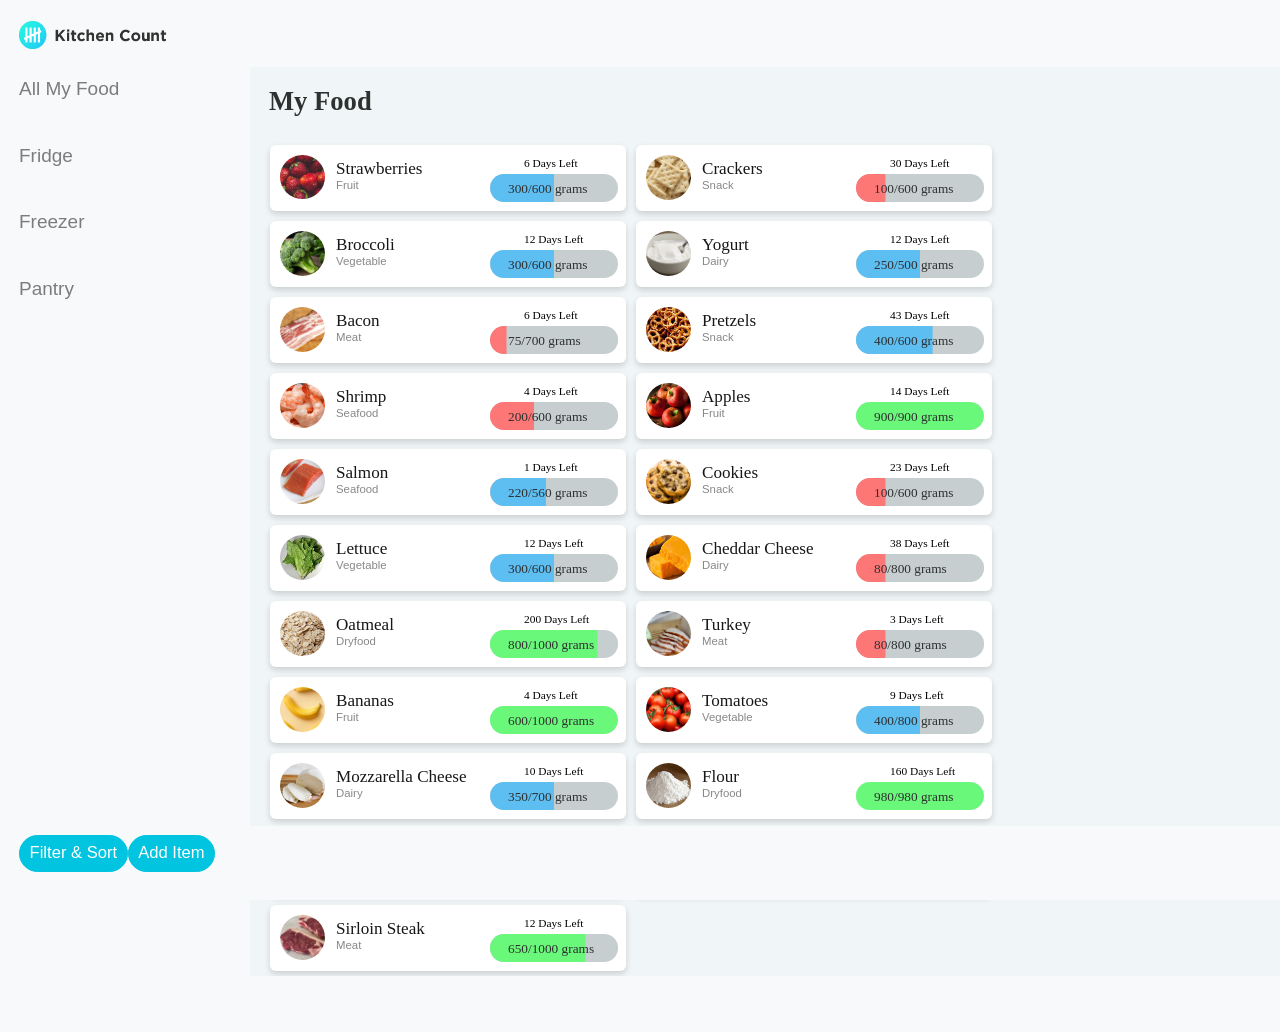
==== index.html @ c616e2ce "Initial commit" ====
<!DOCTYPE html>
<html lang="en">

<head>
  <meta charset="utf-8">
  <meta http-equiv="X-UA-Compatible" content="IE=edge">
  <meta name="viewport" content="width=device-width, initial-scale=1, shrink-to-fit=no">
  <meta name="description" content="">
  <meta name="author" content="">
  <title>Kitchen Count</title>
  <!-- Bootstrap core CSS-->
  <link href="vendor/bootstrap/css/bootstrap.min.css" rel="stylesheet">
  <!-- Custom fonts for this template-->
  <link href="vendor/font-awesome/css/font-awesome.min.css" rel="stylesheet" type="text/css">
  <!-- Custom styles for this template-->
  <link href="css/sb-admin.css" rel="stylesheet"> 
    
  <!-- Isotope CSS -->
  <link rel="stylesheet" href="css/isotope-docs.css" media="screen">
    
</head>

<body class="fixed-nav sticky-footer bg-light" id="page-top">
  <!-- Navigation-->
  <nav class="navbar navbar-expand-lg navbar-light bg-light fixed-top" id="mainNav">
    <a class="navbar-brand" href="index.html"><img src= img/logo-1.png width="150px;"> </a>
    <button class="navbar-toggler navbar-toggler-right" type="button" data-toggle="collapse" data-target="#navbarResponsive" aria-controls="navbarResponsive" aria-expanded="false" aria-label="Toggle navigation">
      <span class="navbar-toggler-icon"></span>
    </button>
      
    <!-- Start of top nav -->
      
    <div class="collapse navbar-collapse" id="navbarResponsive">
      <ul class="navbar-nav navbar-sidenav" id="exampleAccordion">
        <li class="nav-item" data-toggle="tooltip" data-placement="right" title="Dashboard">
          <a class="nav-link" href="index.html">
           
            <span class="nav-link-text">All My Food</span>
          </a>
        </li>
        <li class="nav-item" data-toggle="tooltip" data-placement="right" title="Charts">
          <a class="nav-link" href="fridge.html">
            
            <span class="nav-link-text">Fridge</span>
          </a>
        </li>
        <li class="nav-item" data-toggle="tooltip" data-placement="right" title="Tables">
          <a class="nav-link" href="freezer.html">
          
            <span class="nav-link-text">Freezer</span>
          </a>
        </li>
        
           <li class="nav-item" data-toggle="tooltip" data-placement="right" title="Tables">
          <a class="nav-link" href="pantry.html">
          
            <span class="nav-link-text">Pantry</span>
          </a>
        </li>
          
          
          
          
        <!--<li class="nav-item" data-toggle="tooltip" data-placement="right" title="Components">
          <a class="nav-link nav-link-collapse collapsed" data-toggle="collapse" href="#collapseComponents" data-parent="#exampleAccordion">
            <i class="fa fa-fw fa-wrench"></i> 
            <span class="nav-link-text">Pantry</span> -->
        <!--  </a>
          <ul class="sidenav-second-level collapse" id="collapseComponents">
            <li>
              <a href="navbar.html">Navbar</a>
            </li>
            <li>
              <a href="cards.html">Cards</a>
            </li>
          </ul>
        </li>
        <li class="nav-item" data-toggle="tooltip" data-placement="right" title="Example Pages">
          <a class="nav-link nav-link-collapse collapsed" data-toggle="collapse" href="#collapseExamplePages" data-parent="#exampleAccordion">
            <i class="fa fa-fw fa-file"></i>
            <span class="nav-link-text">Example Pages</span>
          </a>
          <ul class="sidenav-second-level collapse" id="collapseExamplePages">
            <li>
              <a href="login.html">Login Page</a>
            </li>
            <li>
              <a href="register.html">Registration Page</a>
            </li>
            <li>
              <a href="forgot-password.html">Forgot Password Page</a>
            </li>
            <li>
              <a href="blank.html">Blank Page</a>
            </li>
          </ul>
        </li>
        <li class="nav-item" data-toggle="tooltip" data-placement="right" title="Menu Levels">
          <a class="nav-link nav-link-collapse collapsed" data-toggle="collapse" href="#collapseMulti" data-parent="#exampleAccordion">
            <i class="fa fa-fw fa-sitemap"></i>
            <span class="nav-link-text">Menu Levels</span>
          </a>
          <ul class="sidenav-second-level collapse" id="collapseMulti">
            <li>
              <a href="#">Second Level Item</a>
            </li>
            <li>
              <a href="#">Second Level Item</a>
            </li>
            <li>
              <a href="#">Second Level Item</a>
            </li>
            <li>
              <a class="nav-link-collapse collapsed" data-toggle="collapse" href="#collapseMulti2">Third Level</a>
              <ul class="sidenav-third-level collapse" id="collapseMulti2">
                <li>
                  <a href="#">Third Level Item</a>
                </li>
                <li>
                  <a href="#">Third Level Item</a>
                </li>
                <li>
                  <a href="#">Third Level Item</a>
                </li>
              </ul>
            </li>
          </ul>
        </li>
        <li class="nav-item" data-toggle="tooltip" data-placement="right" title="Link">
          <a class="nav-link" href="#">
            <i class="fa fa-fw fa-link"></i>
            <span class="nav-link-text">Link</span>
          </a>
        </li> -->
     
          
        
    <!-- start of TOP NAV -->    
        
     <!-- <ul class="navbar-nav ml-auto">
        <li class="nav-item dropdown">
          <a class="nav-link dropdown-toggle mr-lg-2" id="messagesDropdown" href="#" data-toggle="dropdown" aria-haspopup="true" aria-expanded="false">
            <i class="fa fa-fw fa-envelope"></i>
            <span class="d-lg-none">Messages
              <span class="badge badge-pill badge-primary">12 New</span>
            </span>
            <span class="indicator text-primary d-none d-lg-block">
              <i class="fa fa-fw fa-circle"></i>
            </span>
          </a>
          <div class="dropdown-menu" aria-labelledby="messagesDropdown">
            <h6 class="dropdown-header">New Messages:</h6>
            <div class="dropdown-divider"></div>
            <a class="dropdown-item" href="#">
              <strong>David Miller</strong>
              <span class="small float-right text-muted">11:21 AM</span>
              <div class="dropdown-message small">Hey there! This new version of SB Admin is pretty awesome! These messages clip off when they reach the end of the box so they don't overflow over to the sides!</div>
            </a>
            <div class="dropdown-divider"></div>
            <a class="dropdown-item" href="#">
              <strong>Jane Smith</strong>
              <span class="small float-right text-muted">11:21 AM</span>
              <div class="dropdown-message small">I was wondering if you could meet for an appointment at 3:00 instead of 4:00. Thanks!</div>
            </a>
            <div class="dropdown-divider"></div>
            <a class="dropdown-item" href="#">
              <strong>John Doe</strong>
              <span class="small float-right text-muted">11:21 AM</span>
              <div class="dropdown-message small">I've sent the final files over to you for review. When you're able to sign off of them let me know and we can discuss distribution.</div>
            </a>
            <div class="dropdown-divider"></div>
            <a class="dropdown-item small" href="#">View all messages</a>
          </div>
        </li>
        <li class="nav-item dropdown">
          <a class="nav-link dropdown-toggle mr-lg-2" id="alertsDropdown" href="#" data-toggle="dropdown" aria-haspopup="true" aria-expanded="false">
            <i class="fa fa-fw fa-bell"></i>
            <span class="d-lg-none">Alerts
              <span class="badge badge-pill badge-warning">6 New</span>
            </span>
            <span class="indicator text-warning d-none d-lg-block">
              <i class="fa fa-fw fa-circle"></i>
            </span>
          </a>
          <div class="dropdown-menu" aria-labelledby="alertsDropdown">
            <h6 class="dropdown-header">New Alerts:</h6>
            <div class="dropdown-divider"></div>
            <a class="dropdown-item" href="#">
              <span class="text-success">
                <strong>
                  <i class="fa fa-long-arrow-up fa-fw"></i>Status Update</strong>
              </span>
              <span class="small float-right text-muted">11:21 AM</span>
              <div class="dropdown-message small">This is an automated server response message. All systems are online.</div>
            </a>
            <div class="dropdown-divider"></div>
            <a class="dropdown-item" href="#">
              <span class="text-danger">
                <strong>
                  <i class="fa fa-long-arrow-down fa-fw"></i>Status Update</strong>
              </span>
              <span class="small float-right text-muted">11:21 AM</span>
              <div class="dropdown-message small">This is an automated server response message. All systems are online.</div>
            </a>
            <div class="dropdown-divider"></div>
            <a class="dropdown-item" href="#">
              <span class="text-success">
                <strong>
                  <i class="fa fa-long-arrow-up fa-fw"></i>Status Update</strong>
              </span>
              <span class="small float-right text-muted">11:21 AM</span>
              <div class="dropdown-message small">This is an automated server response message. All systems are online.</div>
            </a>
            <div class="dropdown-divider"></div>
            <a class="dropdown-item small" href="#">View all alerts</a>
          </div>
        </li>
        <li class="nav-item">
          <form class="form-inline my-2 my-lg-0 mr-lg-2">
            <div class="input-group">
              <input class="form-control" type="text" placeholder="Search for...">
              <span class="input-group-append">
                <button class="btn btn-primary" type="button">
                  <i class="fa fa-search"></i>
                </button>
              </span>
            </div>
          </form>
        </li>
        <li class="nav-item">
          <a class="nav-link" data-toggle="modal" data-target="#exampleModal">
            <i class="fa fa-fw fa-sign-out"></i>Logout</a>
        </li>
      </ul>
        <!-- End of top Nav -->
        
    </div>
    </nav>
      <!-- end of NAV -->
      
  </nav>
  <div class="content-wrapper">
    <div class="container-fluid">
      <!-- Breadcrumbs-->
     <!-- <ol class="breadcrumb">
        <li class="breadcrumb-item">
          <a href="index.html">Dashboard</a>
        </li>
        <li class="breadcrumb-item active">Blank Page</li>
      </ol> -->
      <div class="row">
          
        <div class="col-12">
          <h3>My Food</h3>
  
            
            
<!-- original placement and title for ADD ITEM BTN -->
<!-- <p><button type="button" class="btn btn-primary" data-toggle="modal" data-target="#exampleModalCenter">
 Add Food Item </button></p> -->
        
            
<!-- start of the modal code for adding items -->            
<!-- Modal -->
<div class="modal fade" id="exampleModalCenter" tabindex="-1" role="dialog" aria-labelledby="exampleModalCenterTitle" aria-hidden="true">
  <div class="modal-dialog modal-dialog-centered" role="document">
    <div class="modal-content">
      <div class="modal-header">
        <h3 class="modal-title" id="exampleModalLongTitle">Add Food</h3> -
      
        <button type="button" class="close" data-dismiss="modal" aria-label="Close">
          <span aria-hidden="true">&times;</span>
        </button>
      </div>
      <div class="modal-body">
        
          
          
          <div class="card-body">
        <form>
          <div class="form-group">
            <div class="form-row">
              <div class="col-md-6">
                <label for="exampleInputEmail1">Item Name</label>
                <input class="form-control" id="exampleInputName" type="text" aria-describedby="nameHelp" placeholder="Enter item name">
              </div>
              <div class="col-md-6">
                <label for="exampleInputLastName">Quantity</label>
                <input class="form-control" id="exampleInputLastName" type="text" aria-describedby="nameHelp" placeholder="Enter last name">
              </div>
            </div>
          </div>
            
            
            
          <div class="form-group">
            <label for="exampleInputEmail1">Expiration</label>
            <input class="form-control" id="exampleInputEmail1" type="email" aria-describedby="emailHelp" placeholder="Enter email">
          </div>
            
            <div class="form-group">
                
                
                
                <div class="dropdown">
  <label for="exampleInputEmail1">Category</label>
                    
  <input class="form-control dropdown-toggle" type="email" id="dropdownMenuButton" data-toggle="dropdown" aria-haspopup="true" aria-expanded="false" placeholder="Fruit">
  
  <div class="dropdown-menu" aria-labelledby="dropdownMenuButton">
    <a class="dropdown-item" href="#">Fruit</a>
    <a class="dropdown-item" href="#">Vegetable</a>
    <a class="dropdown-item" href="#">Meat</a>
    <a class="dropdown-item" href="#">Dairy</a>
    <a class="dropdown-item" href="#">Snack</a>
    <a class="dropdown-item" href="#">Dry Food</a> 
    <a class="dropdown-item" href="#">Seafood</a>  
  </div>
</div>
                
                
                
                
                
                
        <!--    <label for="exampleInputEmail1">Category</label>
            <input class="form-control" id="exampleInputEmail1" type="email" aria-describedby="emailHelp" placeholder="Enter email"> -->
          </div>
         
        </form>
        
      </div>
          
          
          
      </div>
      <div class="modal-footer">
        <button type="button" class="btn btn-secondary btn-sm" data-dismiss="modal">Cancel</button>
        <!--<button class="insert-button btn-primary">Add</button> -->
          
          
      <button type="button" class="btn btn-primary btn-sm" data-dismiss="modal">Add Item</button>
      </div>
    </div>
  </div>
</div>
          
<!-- End of the modal for adding items -->            

<!-- Modal for edit -->            
<div class="modal fade" id="editmodal" tabindex="-1" role="dialog" aria-labelledby="exampleModalCenterTitle" aria-hidden="true">
  <div class="modal-dialog modal-dialog-centered" role="document">
    <div class="modal-content">
      <div class="modal-header">
        <h3> Strawberries</h3>
        <button type="button" class="close" data-dismiss="modal" aria-label="Close">
          <span aria-hidden="true">&times;</span>
        </button>
      </div>
      <div class="modal-body">
        ...
      </div>
      <div class="modal-footer">
        <button type="button" class="btn btn-secondary" data-dismiss="modal">Cancel</button>
        <button type="button" class="btn btn-primary">Save</button>
      </div>
    </div>
  </div>
</div>            
      
            
            
            

         <!-- <p>This is a visual list of all the items you have in your fridge.</p> -->
            
            
            
            <!-- ISOTOPE integration -->
      
       <div class="big-demo" data-js="hero-demo">

              <!--
  <div class="ui-group">
    <h3 class="ui-group__title">Filter</h3>
    <div class="filters button-group js-radio-button-group">
      <button class="button is-checked" data-filter="*">show all</button>
      <button class="button" data-filter=".metal">Meat</button>
      <button class="button" data-filter=".transition">Dairy</button>
      <button class="button" data-filter="ium">Fruit</button>
    </div>
  </div>
  <div class="ui-group">
    <h3 class="ui-group__title">Sort</h3>
    <div class="sort-by button-group js-radio-button-group">
      <button class="button is-checked" data-sort-by="original-order">original order</button>
      <button class="button" data-sort-by="name">Name</button>
      <button class="button" data-sort-by="symbol">Quantity</button>
      <button class="button" data-sort-by="Expiration">Expiration</button>
    </div>
  </div> -->


<!--<pre class="code-display"><code>$grid.isotope({
  itemSelector: <span class="string">&apos;.element-item&apos;</span>,
  layoutMode: <span class="string">&apos;fitRows&apos;</span>,
  ...
})</code></pre> -->
           
          

  <div class="grid">
      
      <div class="element-item fruit " data-category="fruit" data-toggle="modal" data-target="#editmodal">
        <h5 class="name">Strawberries</h5>      
          <p class="symbol"><img src= img/strawberries.jpg width="45px;" style="border-radius:50px;"></p>  
        <p class="type">Fruit</p>      
        <p class="bar"><img src= img/50.png ></p>   
        <p class="weight">300/600 grams</p>  
        <p class="number">6 Days Left</p>   
      </div>
      
 <div class="element-item snack " data-category="snack">
        <h5 class="name">Crackers</h5>
        <p class="symbol"><img src= img/crackers.jpg width="45px;" style="border-radius:50px;"></p>  
       <!-- <p class="symbol"><img src= img/apples.jpg width="45px;"></p> -->
        <p class="type">Snack</p>
        <p class="bar"><img src= img/16.png ></p>   
        <p class="weight">100/600 grams</p>  
        <p class="number">30 Days Left</p>  
      </div>
       
    
       <div class="element-item vegetable " data-category="post-transition">
        <h5 class="name">Broccoli</h5>
        <p class="symbol"><img src= img/broc.jpg width="45px;" style="border-radius:50px;"></p>  
        <!--<p class="symbol"><img src= img/lettuce.jpg width="45px;"></p> -->
         <p class="type">Vegetable</p>
        <p class="bar"><img src= img/50.png ></p>   
        <p class="weight">300/600 grams</p>  
        <p class="number">12 Days Left</p>  
      </div>
      
      <div class="element-item dairy " data-category="dairy">
        <h5 class="name">Yogurt</h5>
         <p class="symbol"><img src= img/yogurt.jpg width="45px;" style="border-radius:50px;"></p>  
        <!--<p class="symbol"><img src= img/lettuce.jpg width="45px;"></p> -->
         <p class="type">Dairy</p>
        <p class="bar"><img src= img/50.png ></p>   
        <p class="weight">250/500 grams</p>  
        <p class="number">12 Days Left</p>  
      </div>
      
      
      <div class="element-item meat " data-category="meat" data-toggle="modal" data-target="#editmodal">
        <h5 class="name">Bacon</h5>      
          <p class="symbol"><img src= img/bacon.jpg width="45px;" style="border-radius:50px;"></p>  
        <p class="type">Meat</p>      
        <p class="bar"><img src= img/10.png ></p>   
        <p class="weight">75/700 grams</p>  
        <p class="number">6 Days Left</p>   
      </div>
      
      
      <div class="element-item snack " data-category="snack">
        <h5 class="name">Pretzels</h5>
        <p class="symbol"><img src= img/pretzels.jpg width="45px;" style="border-radius:50px;"></p>  
       <!-- <p class="symbol"><img src= img/apples.jpg width="45px;"></p> -->
        <p class="type">Snack</p>
        <p class="bar"><img src= img/60.png ></p>   
        <p class="weight">400/600 grams</p>  
        <p class="number">43 Days Left</p>  
      </div>
      
      
      <div class="element-item seafood " data-category="seafood">
        <h5 class="name">Shrimp</h5>
      <!-- <p class="symbol"><img src= img/milk.jpg width="45px;"></p> -->   
      <!-- <img class="img-circle" src="img/milk.jpg" width="45px" height="45px";> -->
          <p class="symbol"><img src= img/shrimp.jpg width="45px;" style="border-radius:50px;"></p>
          <p class="type">Seafood</p>
        <p class="bar"><img src= img/32.png ></p>   
        <p class="weight">200/600 grams</p>  
        <p class="number">4 Days Left</p>   
      </div>
      
      
      <div class="element-item fruit " data-category="fruit">
        <h5 class="name">Apples</h5>
        <p class="symbol"><img src= img/apples.jpg width="45px;" style="border-radius:50px;"></p>  
       <!-- <p class="symbol"><img src= img/apples.jpg width="45px;"></p> -->
        <p class="type">Fruit</p>
        <p class="bar"><img src= img/100.png ></p>   
        <p class="weight">900/900 grams</p>  
        <p class="number">14 Days Left</p>  
      </div>
      
      
      
      <div class="element-item seafood " data-category="seafood">
        <h5 class="name">Salmon</h5>
        <p class="symbol"><img src= img/salmon.jpg width="45px;" style="border-radius:50px;"></p>  
      <!--  <p class="symbol"><img src= img/salmon.jpg width="45px;"></p> -->
        <p class="type">Seafood</p>
        <p class="bar"><img src= img/40.png ></p>   
        <p class="weight">220/560 grams</p>  
        <p class="number">1 Days Left</p>  
      </div>
      
       <div class="element-item snack " data-category="snack">
        <h5 class="name">Cookies</h5>
        <p class="symbol"><img src= img/cookies.jpg width="45px;" style="border-radius:50px;"></p>  
       <!-- <p class="symbol"><img src= img/apples.jpg width="45px;"></p> -->
        <p class="type">Snack</p>
        <p class="bar"><img src= img/16.png ></p>   
        <p class="weight">100/600 grams</p>  
        <p class="number">23 Days Left</p>  
      </div>
      
      
      <div class="element-item vegetable " data-category="post-transition">
        <h5 class="name">Lettuce</h5>
        <p class="symbol"><img src= img/lettuce.jpg width="45px;" style="border-radius:50px;"></p>  
        <!--<p class="symbol"><img src= img/lettuce.jpg width="45px;"></p> -->
         <p class="type">Vegetable</p>
        <p class="bar"><img src= img/50.png ></p>   
        <p class="weight">300/600 grams</p>  
        <p class="number">12 Days Left</p>  
      </div>
      
      <div class="element-item dairy " data-category="transition">
        <h5 class="name">Cheddar Cheese</h5>
        <p class="symbol"><img src= img/cheddar.jpg width="45px;" style="border-radius:50px;"></p>  
        <!--<p class="symbol"><img src= img/lettuce.jpg width="45px;"></p> -->
         <p class="type">Dairy</p>
        <p class="bar"><img src= img/16.png ></p>   
        <p class="weight">80/800 grams</p>  
        <p class="number">38 Days Left</p>  
      </div>
      
      
      <div class="element-item dryfood " data-category="dryfood">
        <h5 class="name">Oatmeal</h5>
       <p class="symbol"><img src= img/oat.jpg width="45px;" style="border-radius:50px;"></p>  
        <!--<p class="symbol"><img src= img/lettuce.jpg width="45px;"></p> -->
         <p class="type">Dryfood</p>
        <p class="bar"><img src= img/80.png ></p>   
        <p class="weight">800/1000 grams</p>  
        <p class="number">200 Days Left</p>  
      </div>
      
      
      <div class="element-item meat " data-category="meat">
        <h5 class="name">Turkey</h5>
         <p class="symbol"><img src= img/turkey.jpg width="45px;" style="border-radius:50px;"></p>  
        <!--<p class="symbol"><img src= img/lettuce.jpg width="45px;"></p> -->
         <p class="type">Meat</p>
        <p class="bar"><img src= img/16.png ></p>   
        <p class="weight">80/800 grams</p>  
        <p class="number">3 Days Left</p>  
      </div>
      
      
      <div class="element-item fruit " data-category="fruit">
        <h5 class="name">Bananas</h5>
        <p class="symbol"><img src= img/banana.jpg width="45px;" style="border-radius:50px;"></p>  
       <!-- <p class="symbol"><img src= img/apples.jpg width="45px;"></p> -->
        <p class="type">Fruit</p>
        <p class="bar"><img src= img/100.png ></p>   
        <p class="weight">600/1000 grams</p>  
        <p class="number">4 Days Left</p>  
      </div>
      
      <div class="element-item vegetable " data-category="alkali">
        <h5 class="name">Tomatoes</h5>
         <p class="symbol"><img src= img/tomatoes.jpg width="45px;" style="border-radius:50px;"></p>  
        <!--<p class="symbol"><img src= img/lettuce.jpg width="45px;"></p> -->
         <p class="type">Vegetable</p>
        <p class="bar"><img src= img/50.png ></p>   
        <p class="weight">400/800 grams</p>  
        <p class="number">9 Days Left</p>  
      </div>
      
      <div class="element-item dairy " data-category="dairy">
        <h5 class="name">Mozzarella Cheese</h5>
         <p class="symbol"><img src= img/mozz.jpg width="45px;" style="border-radius:50px;"></p>  
        <!--<p class="symbol"><img src= img/lettuce.jpg width="45px;"></p> -->
         <p class="type">Dairy</p>
        <p class="bar"><img src= img/50.png ></p>   
        <p class="weight">350/700 grams</p>  
        <p class="number">10 Days Left</p>  
      </div>
      
      <div class="element-item dryfood " data-category="transition">
        <h5 class="name">Flour</h5>
         <p class="symbol"><img src= img/flour.jpg width="45px;" style="border-radius:50px;"></p>  
        <!--<p class="symbol"><img src= img/lettuce.jpg width="45px;"></p> -->
         <p class="type">Dryfood</p>
        <p class="bar"><img src= img/100.png ></p>   
        <p class="weight">980/980 grams</p>  
        <p class="number">160 Days Left</p>  
      </div>
      
      <div class="element-item dryfood " data-category="dryfood">
        <h5 class="name">Peanuts</h5>
       <p class="symbol"><img src= img/peanuts.jpg width="45px;" style="border-radius:50px;"></p>  
        <!--<p class="symbol"><img src= img/lettuce.jpg width="45px;"></p> -->
         <p class="type">Dryfood</p>
        <p class="bar"><img src= img/80.png ></p>   
        <p class="weight">800/1000 grams</p>  
        <p class="number">180 Days Left</p>  
      </div>
      
      <div class="element-item dairy " data-category="transition">
        <h5 class="name">Butter</h5>
        <p class="symbol"><img src= img/butter.jpg width="45px;" style="border-radius:50px;"></p>  
        <!--<p class="symbol"><img src= img/lettuce.jpg width="45px;"></p> -->
         <p class="type">Dairy</p>
        <p class="bar"><img src= img/80.png ></p>   
        <p class="weight">700/800 grams</p>  
        <p class="number">48 Days Left</p>  
      </div>
      
      
       <div class="element-item meat " data-category="meat">
        <h5 class="name">Sirloin Steak</h5>
       <p class="symbol"><img src= img/steak.jpg width="45px;" style="border-radius:50px;"></p>  
        <!--<p class="symbol"><img src= img/lettuce.jpg width="45px;"></p> -->
         <p class="type">Meat</p>
        <p class="bar"><img src= img/75.png ></p>   
        <p class="weight">650/1000 grams</p>  
        <p class="number">12 Days Left</p>  
      </div>
      
      <!-- NOT USED RIGHT NOW -->
      
    <!--



<div class="element-item alkaline-earth metal " data-category="alkaline-earth">
        <h5 class="name">Calcium</h5>
        <p class="symbol"><img src= img/ width="45px;"></p>
        <p class="number">20</p>
        <p class="weight">40.078</p>
      </div>





<div class="element-item metalloid " data-category="metalloid">
        <h5 class="name">Antimony</h5>
        <p class="symbol">Sb</p>
        <p class="number">51</p>
        <p class="weight">121.76</p>
      </div>
      <div class="element-item transition metal " data-category="transition">
        <h5 class="name">Cobalt</h5>
        <p class="symbol">Co</p>
        <p class="number">27</p>
        <p class="weight">58.933</p>
      </div>
      <div class="element-item lanthanoid metal inner-transition " data-category="lanthanoid">
        <h5 class="name">Ytterbium</h5>
        <p class="symbol">Yb</p>
        <p class="number">70</p>
        <p class="weight">173.054</p>
      </div>
      <div class="element-item noble-gas nonmetal " data-category="noble-gas">
        <h5 class="name">Argon</h5>
        <p class="symbol">Ar</p>
        <p class="number">18</p>
        <p class="weight">39.948</p>
      </div>
      <div class="element-item diatomic nonmetal " data-category="diatomic">
        <h5 class="name">Nitrogen</h5>
        <p class="symbol">N</p>
        <p class="number">7</p>
        <p class="weight">14.007</p>
      </div>
      <div class="element-item actinoid metal inner-transition " data-category="actinoid">
        <h5 class="name">Uranium</h5>
        <p class="symbol">U</p>
        <p class="number">92</p>
        <p class="weight">238.029</p>
      </div>
      <div class="element-item actinoid metal inner-transition " data-category="actinoid">
        <h5 class="name">Plutonium</h5>
        <p class="symbol">Pu</p>
        <p class="number">94</p>
        <p class="weight">(244)</p>
      </div> -->
  </div>

  
              
              
            <!--  <nav class="navbar navbar-expand-lg navbar-light bg-light fixed-top" id="mainNav"> -->
              
              
              
<!-- original nav -->              
<!--<nav class="navbar navbar-default fixed-bottom"> -->
    <nav class="navbar navbar-expand-lg bg-light fixed-bottom">              
     <!-- <div class="container"> -->
        
            <p>
                <a class="btn btn-primary btn-sm" 
                   data-toggle="collapse" 
                   href="#collapseExample" 
                   role="button" 
                   aria-expanded="false" 
                   aria-controls="collapseExample">Filter &amp; Sort
                </a>
            </p>
        
                
                <p><button type="button" class="btn btn-primary btn-sm" data-toggle="modal" data-target="#exampleModalCenter"> Add Item </button></p>
                
                

<div class="collapse" id="collapseExample">
    <!-- card for nav -->
    <!-- <div class="card card-body"> -->
  
      
      
  <!--filter original -->    
 <!--      <div class="ui-group">
    <h3 class="ui-group__title">Filter</h3>
    <div class="filters button-group js-radio-button-group">
      <button class="button is-checked" data-filter="*">show all</button>
      <button class="button" data-filter=".metal">Meat</button>
      <button class="button" data-filter=".dairy">Dairy</button>
      <button class="button" data-filter=".fruit">Fruit</button>
    </div>
  </div>  -->    
    
    <!--        <div class="ui-group">
    <h5>Filter</h5>
    <div class="filters button-group js-radio-button-group btn-sm">
      <button class="button is-checked" data-filter="*">All</button>
      <button class="button" data-filter=".metal">Meat</button>
      <button class="button" data-filter=".dairy">Dairy</button>
      <button class="button" data-filter=".fruit">Fruit</button>
    </div>
  </div> -->
      
      <div class="ui-group"> 
           
    <!--    <div class="ui-group"> -->
     <!--  <h5>Filter</h5> --> 
    <div class="filters button-groups js-radio-button-group btn-sm">
      <h5>Filter</h5>    
      
          
      <button class="button is-checked" data-filter="*">All</button>
      <button class="button" data-filter=".meat">Meat</button>
      <button class="button" data-filter=".dairy">Dairy</button>
      <button class="button" data-filter=".seafood">Seafood</button>    
      <button class="button" data-filter=".fruit">Fruit</button>
      <button class="button" data-filter=".snack">Snack</button>     
      <button class="button" data-filter=".vegetable">Vegetable</button>    
      <button class="button" data-filter=".dryfood">Dry food</button>
           
    </div>
          
  </div>
    
  <div class="ui-group">
    <!--<h6 class="ui-group__title">Sort</h6> -->
   <!-- <h5>Sort</h5>  -->
    <div class="sort-by button-groups js-radio-button-group btn-sm">
      <h5>Sort</h5>  
      <button class="button is-checked" data-sort-by="original-order">Original</button>
      <button class="button" data-sort-by="name">Name</button>
     
      <button class="button" data-sort-by="number">Expiration</button>
      <button class="button" data-sort-by="weight">Weight</button>    
    </div>
  </div>
      
      
      
      
  <!--</div> -->
</div>
                  
    <!--    </div> -->
        
        
</nav>
         
              
              
              
              
              
              
              
 </div> 
            
            
            
            
            
    <!-- end of ISOTOPE code -->        
            
        </div>
      </div>
    </div>
    <!-- /.container-fluid-->
    <!-- /.content-wrapper-->
      
    <!-- original footer -->  
      
   <!-- <footer class="sticky-footer">
      <div class="container">
        <div class="text-center">
          <small>Copyright © Your Website 2018</small>
        </div>
      </div>
    </footer> -->
    <!-- Scroll to Top Button-->
   
      <!-- <a class="scroll-to-top rounded" href="#page-top">
      <i class="fa fa-angle-up"></i>
    </a> -->
      
      
      <!-- lower nav bar -->
      
      
      
      
      

      
      
      
      
      
      
      
      
      
     
      
      
     <!-- <div class="collapse navbar-collapse" id="navbarResponsive"> -->
      <!-- class="fixed-nav sticky-footer bg-dark" id="page-top">-->
        
      
<!--       <nav class="navbar navbar-default fixed-bottom">
      
  <a class="navbar-brand" href="#">Fixed bottom</a>
           
           
           
             
              <div class="container">
        
            
            <p>
  <a class="btn btn-primary" data-toggle="collapse" href="#collapseExample" role="button" aria-expanded="false" aria-controls="collapseExample">
    Filter &amp; Sort
  </a>
  
</p>
<div class="collapse" id="collapseExample">
  <div class="card card-body">
  
        <div class="ui-group">
    <h3 class="ui-group__title">Filter</h3>
    <div class="filters button-group js-radio-button-group">
      <button class="button is-checked" data-filter="*">show all</button>
      <button class="button" data-filter=".metal">Meat</button>
      <button class="button" data-filter=".transition">Dairy</button>
      <button class="button" data-filter="ium">Fruit</button>
    </div>
  </div>
  <div class="ui-group">
    <h3 class="ui-group__title">Sort</h3>
    <div class="sort-by button-group js-radio-button-group">
      <button class="button is-checked" data-sort-by="original-order">original order</button>
      <button class="button" data-sort-by="name">Name</button>
      <button class="button" data-sort-by="symbol">Quantity</button>
      <button class="button" data-sort-by="Expiration">Expiration</button>
    </div>
  </div>
      
      
      
      
  </div>
</div>
                  
        </div>
</nav>
         
         
         -->
       
    
     
      
      
      
      
    <!-- Logout Modal-->
    <div class="modal fade" id="exampleModal" tabindex="-1" role="dialog" aria-labelledby="exampleModalLabel" aria-hidden="true">
      <div class="modal-dialog" role="document">
        <div class="modal-content">
          <div class="modal-header">
            <h5 class="modal-title" id="exampleModalLabel">Ready to Leave?</h5>
            <button class="close" type="button" data-dismiss="modal" aria-label="Close">
              <span aria-hidden="true">×</span>
            </button>
          </div>
          <div class="modal-body">Select "Logout" below if you are ready to end your current session.</div>
          <div class="modal-footer">
            <button class="btn btn-secondary" type="button" data-dismiss="modal">Cancel</button>
            <a class="btn btn-primary" href="login.html">Logout</a>
          </div>
        </div>
      </div>
    </div>
    <!-- Bootstrap core JavaScript-->
    <script src="vendor/jquery/jquery.min.js"></script>
    <script src="vendor/bootstrap/js/bootstrap.bundle.min.js"></script>
    <!-- Core plugin JavaScript-->
    <script src="vendor/jquery-easing/jquery.easing.min.js"></script>
    <!-- Custom scripts for all pages-->
    <script src="js/sb-admin.min.js"></script>
  </div>
    
    <!-- isotope JS -->
    
    <script src="https://code.jquery.com/jquery-3.1.1.min.js"></script>
    <script>window.jQuery || document.write('<script src="js/jquery.min.js"><\/script>')</script> 

  <script src="js/isotope-docs.js"></script>
  
  <!--<script src="js/isotope.pkgd.js"></script> -->
    
</body>

</html>
---- css/sb-admin.css ----
html {
  position: relative;
  min-height: 100%;
}

body {
  overflow-x: hidden;
  background: #F0F6F7;    
}



body.sticky-footer {
  margin-bottom: 56px;
}

body.sticky-footer .content-wrapper {
  min-height: calc(100vh - 56px - 56px);
}

body.fixed-nav {
  padding-top: 56px;
}


.btn-primary:hover, .btn-primary:focus, .btn-primary:active, .btn-primary.active, .open>.dropdown-toggle.btn-primary {
    color: #ffffff;
    background-color: #23D6F0;
    border-color: #23D6F0; /*set the color you want here*/
}

.btn-primary {
    border-radius: 25rem;
    background-color: #00C4E0;
    border-color: #00C4E0;
}

.btn-secondary {
    border-radius: 25rem;
    background-color: #646464;
    border-color: #646464;
}




.content-wrapper {
  min-height: calc(100vh - 56px);
  padding-top: 1rem;
}

.scroll-to-top {
  position: fixed;
  right: 15px;
  bottom: 3px;
  display: none;
  width: 50px;
  height: 50px;
  text-align: center;
  color: white;
  background: rgba(52, 58, 64, 0.5);
  line-height: 45px;
}

.scroll-to-top:focus, .scroll-to-top:hover {
  color: white;
}

.scroll-to-top:hover {
  background: #343a40;
}

.scroll-to-top i {
  font-weight: 800;
}

.smaller {
  font-size: 0.7rem;
}

.o-hidden {
  overflow: hidden !important;
}

.z-0 {
  z-index: 0;
}

.z-1 {
  z-index: 1;
}

#mainNav .navbar-collapse {
  overflow: auto;
  max-height: 75vh;
}

#mainNav .navbar-collapse .navbar-nav .nav-item .nav-link {
  cursor: pointer;
}

#mainNav .navbar-collapse .navbar-sidenav .nav-link-collapse:after {
  float: right;
  content: '\f107';
  font-family: 'FontAwesome';
}

#mainNav .navbar-collapse .navbar-sidenav .nav-link-collapse.collapsed:after {
  content: '\f105';
}

#mainNav .navbar-collapse .navbar-sidenav .sidenav-second-level,
#mainNav .navbar-collapse .navbar-sidenav .sidenav-third-level {
  padding-left: 0;
}

#mainNav .navbar-collapse .navbar-sidenav .sidenav-second-level > li > a,
#mainNav .navbar-collapse .navbar-sidenav .sidenav-third-level > li > a {
  display: block;
  padding: 0.5em 0;
}

#mainNav .navbar-collapse .navbar-sidenav .sidenav-second-level > li > a:focus, #mainNav .navbar-collapse .navbar-sidenav .sidenav-second-level > li > a:hover,
#mainNav .navbar-collapse .navbar-sidenav .sidenav-third-level > li > a:focus,
#mainNav .navbar-collapse .navbar-sidenav .sidenav-third-level > li > a:hover {
  text-decoration: none;
}

#mainNav .navbar-collapse .navbar-sidenav .sidenav-second-level > li > a {
  padding-left: 1em;
}

#mainNav .navbar-collapse .navbar-sidenav .sidenav-third-level > li > a {
  padding-left: 2em;
}

#mainNav .navbar-collapse .sidenav-toggler {
  display: none;
}

#mainNav .navbar-collapse .navbar-nav > .nav-item.dropdown > .nav-link {
  position: relative;
  min-width: 45px;
}

#mainNav .navbar-collapse .navbar-nav > .nav-item.dropdown > .nav-link:after {
  float: right;
  width: auto;
  content: '\f105';
  border: none;
  font-family: 'FontAwesome';
}

#mainNav .navbar-collapse .navbar-nav > .nav-item.dropdown > .nav-link .indicator {
  position: absolute;
  top: 5px;
  left: 21px;
  font-size: 10px;
}

#mainNav .navbar-collapse .navbar-nav > .nav-item.dropdown.show > .nav-link:after {
  content: '\f107';
}

#mainNav .navbar-collapse .navbar-nav > .nav-item.dropdown .dropdown-menu > .dropdown-item > .dropdown-message {
  overflow: hidden;
  max-width: none;
  text-overflow: ellipsis;
}

@media (min-width: 992px) {
  #mainNav .navbar-brand {
    width: 250px;
  }
  #mainNav .navbar-collapse {
    overflow: visible;
    max-height: none;
  }
  #mainNav .navbar-collapse .navbar-sidenav {
    position: absolute;
    top: 0;
    left: 0;
    -webkit-flex-direction: column;
    -ms-flex-direction: column;
    flex-direction: column;
    margin-top: 56px;
  }
  #mainNav .navbar-collapse .navbar-sidenav > .nav-item {
    width: 250px;
    padding: 0;
  }
  #mainNav .navbar-collapse .navbar-sidenav > .nav-item > .nav-link {
    padding: 1em;
  }
  #mainNav .navbar-collapse .navbar-sidenav > .nav-item .sidenav-second-level,
  #mainNav .navbar-collapse .navbar-sidenav > .nav-item .sidenav-third-level {
    padding-left: 0;
    list-style: none;
  }
  #mainNav .navbar-collapse .navbar-sidenav > .nav-item .sidenav-second-level > li,
  #mainNav .navbar-collapse .navbar-sidenav > .nav-item .sidenav-third-level > li {
    width: 250px;
  }
  #mainNav .navbar-collapse .navbar-sidenav > .nav-item .sidenav-second-level > li > a,
  #mainNav .navbar-collapse .navbar-sidenav > .nav-item .sidenav-third-level > li > a {
    padding: 1em;
  }
  #mainNav .navbar-collapse .navbar-sidenav > .nav-item .sidenav-second-level > li > a {
    padding-left: 2.75em;
  }
  #mainNav .navbar-collapse .navbar-sidenav > .nav-item .sidenav-third-level > li > a {
    padding-left: 3.75em;
  }
  #mainNav .navbar-collapse .navbar-nav > .nav-item.dropdown > .nav-link {
    min-width: 0;
  }
  #mainNav .navbar-collapse .navbar-nav > .nav-item.dropdown > .nav-link:after {
    width: 24px;
    text-align: center;
  }
  #mainNav .navbar-collapse .navbar-nav > .nav-item.dropdown .dropdown-menu > .dropdown-item > .dropdown-message {
    max-width: 300px;
  }
}

#mainNav.fixed-top .sidenav-toggler {
  display: none;
}

@media (min-width: 992px) {
  #mainNav.fixed-top .navbar-sidenav {
    height: calc(100vh - 112px);
  }
  #mainNav.fixed-top .sidenav-toggler {
    position: absolute;
    top: 0;
    left: 0;
    display: flex;
    -webkit-flex-direction: column;
    -ms-flex-direction: column;
    flex-direction: column;
    margin-top: calc(100vh - 56px);
  }
  #mainNav.fixed-top .sidenav-toggler > .nav-item {
    width: 250px;
    padding: 0;
  }
  #mainNav.fixed-top .sidenav-toggler > .nav-item > .nav-link {
    padding: 1em;
  }
}

#mainNav.fixed-top.navbar-dark .sidenav-toggler {
  background-color: #ffffff;
}

#mainNav.fixed-top.navbar-dark .sidenav-toggler a i {
  color: #adb5bd;
}

#mainNav.fixed-top.navbar-light .sidenav-toggler {
  background-color: #ffffff;
}

#mainNav.fixed-top.navbar-light .sidenav-toggler a i {
  color: rgba(0, 0, 0, 0.5);
}

body.sidenav-toggled #mainNav.fixed-top .sidenav-toggler {
  overflow-x: hidden;
  width: 55px;
}

body.sidenav-toggled #mainNav.fixed-top .sidenav-toggler .nav-item,
body.sidenav-toggled #mainNav.fixed-top .sidenav-toggler .nav-link {
  width: 55px !important;
}

body.sidenav-toggled #mainNav.fixed-top #sidenavToggler i {
  -webkit-transform: scaleX(-1);
  -moz-transform: scaleX(-1);
  -o-transform: scaleX(-1);
  transform: scaleX(-1);
  filter: FlipH;
  -ms-filter: 'FlipH';
}

#mainNav.static-top .sidenav-toggler {
  display: none;
}

@media (min-width: 992px) {
  #mainNav.static-top .sidenav-toggler {
    display: flex;
  }
}

body.sidenav-toggled #mainNav.static-top #sidenavToggler i {
  -webkit-transform: scaleX(-1);
  -moz-transform: scaleX(-1);
  -o-transform: scaleX(-1);
  transform: scaleX(-1);
  filter: FlipH;
  -ms-filter: 'FlipH';
}

.content-wrapper {
  overflow-x: hidden;
  background: #F0F6F7;
}

@media (min-width: 992px) {
  .content-wrapper {
    margin-left: 250px;
  }
}

#sidenavToggler i {
  font-weight: 800;
}

.navbar-sidenav-tooltip.show {
  display: none;
}

@media (min-width: 992px) {
  body.sidenav-toggled .content-wrapper {
    margin-left: 55px;
  }
}

body.sidenav-toggled .navbar-sidenav {
  width: 55px;
}

body.sidenav-toggled .navbar-sidenav .nav-link-text {
  display: none;
}

body.sidenav-toggled .navbar-sidenav .nav-item,
body.sidenav-toggled .navbar-sidenav .nav-link {
  width: 55px !important;
}

body.sidenav-toggled .navbar-sidenav .nav-item:after,
body.sidenav-toggled .navbar-sidenav .nav-link:after {
  display: none;
}

body.sidenav-toggled .navbar-sidenav .nav-item {
  white-space: nowrap;
}

body.sidenav-toggled .navbar-sidenav-tooltip.show {
  display: flex;
}

#mainNav.navbar-dark .navbar-collapse .navbar-sidenav .nav-link-collapse:after {
  color: #868e96;
}

#mainNav.navbar-dark .navbar-collapse .navbar-sidenav > .nav-item > .nav-link {
  color: #868e96;
}

#mainNav.navbar-dark .navbar-collapse .navbar-sidenav > .nav-item > .nav-link:hover {
  color: #adb5bd;
}

#mainNav.navbar-dark .navbar-collapse .navbar-sidenav > .nav-item .sidenav-second-level > li > a,
#mainNav.navbar-dark .navbar-collapse .navbar-sidenav > .nav-item .sidenav-third-level > li > a {
  color: #868e96;
}

#mainNav.navbar-dark .navbar-collapse .navbar-sidenav > .nav-item .sidenav-second-level > li > a:focus, #mainNav.navbar-dark .navbar-collapse .navbar-sidenav > .nav-item .sidenav-second-level > li > a:hover,
#mainNav.navbar-dark .navbar-collapse .navbar-sidenav > .nav-item .sidenav-third-level > li > a:focus,
#mainNav.navbar-dark .navbar-collapse .navbar-sidenav > .nav-item .sidenav-third-level > li > a:hover {
  color: #adb5bd;
}

#mainNav.navbar-dark .navbar-collapse .navbar-nav > .nav-item.dropdown > .nav-link:after {
  color: #adb5bd;
}

@media (min-width: 992px) {
  #mainNav.navbar-dark .navbar-collapse .navbar-sidenav {
    background: #343a40;
  }
  #mainNav.navbar-dark .navbar-collapse .navbar-sidenav li.active a {
    color: white !important;
    background-color: #495057;
  }
  #mainNav.navbar-dark .navbar-collapse .navbar-sidenav li.active a:focus, #mainNav.navbar-dark .navbar-collapse .navbar-sidenav li.active a:hover {
    color: white;
  }
  #mainNav.navbar-dark .navbar-collapse .navbar-sidenav > .nav-item .sidenav-second-level,
  #mainNav.navbar-dark .navbar-collapse .navbar-sidenav > .nav-item .sidenav-third-level {
    background: #343a40;
  }
}

#mainNav.navbar-light .navbar-collapse .navbar-sidenav .nav-link-collapse:after {
  color: rgba(0, 0, 0, 0.5);
}

#mainNav.navbar-light .navbar-collapse .navbar-sidenav > .nav-item > .nav-link {
  color: rgba(0, 0, 0, 0.5);
}

#mainNav.navbar-light .navbar-collapse .navbar-sidenav > .nav-item > .nav-link:hover {
  color: rgba(0, 0, 0, 0.7);
}

#mainNav.navbar-light .navbar-collapse .navbar-sidenav > .nav-item .sidenav-second-level > li > a,
#mainNav.navbar-light .navbar-collapse .navbar-sidenav > .nav-item .sidenav-third-level > li > a {
  color: rgba(0, 0, 0, 0.5);
}

#mainNav.navbar-light .navbar-collapse .navbar-sidenav > .nav-item .sidenav-second-level > li > a:focus, #mainNav.navbar-light .navbar-collapse .navbar-sidenav > .nav-item .sidenav-second-level > li > a:hover,
#mainNav.navbar-light .navbar-collapse .navbar-sidenav > .nav-item .sidenav-third-level > li > a:focus,
#mainNav.navbar-light .navbar-collapse .navbar-sidenav > .nav-item .sidenav-third-level > li > a:hover {
  color: rgba(0, 0, 0, 0.7);
}

#mainNav.navbar-light .navbar-collapse .navbar-nav > .nav-item.dropdown > .nav-link:after {
  color: rgba(0, 0, 0, 0.5);
}

@media (min-width: 992px) {
  #mainNav.navbar-light .navbar-collapse .navbar-sidenav {
    background: #f8f9fa;
  }
  #mainNav.navbar-light .navbar-collapse .navbar-sidenav li.active a {
    color: #000 !important;
    background-color: #e9ecef;
  }
  #mainNav.navbar-light .navbar-collapse .navbar-sidenav li.active a:focus, #mainNav.navbar-light .navbar-collapse .navbar-sidenav li.active a:hover {
    color: #000;
  }
  #mainNav.navbar-light .navbar-collapse .navbar-sidenav > .nav-item .sidenav-second-level,
  #mainNav.navbar-light .navbar-collapse .navbar-sidenav > .nav-item .sidenav-third-level {
    background: #f8f9fa;
  }
}

.card {
    
     font-family: 'gothambook';
    border: 0px;
    
    
      -webkit-box-shadow: 0px 3px 6px 0px rgba(0,0,0,0.16);
-moz-box-shadow: 0px 3px 6px 0px rgba(0,0,0,0.16);
box-shadow: 0px 3px 6px 0px rgba(0,0,0,0.16);
}

.card-header {
    
    font-family: 'gothambold';
    background-color: #ffffff;
}

.card-body-icon {
  position: absolute;
  z-index: 0;
  top: -25px;
  right: -25px;
  font-size: 5rem;
  -webkit-transform: rotate(15deg);
  -ms-transform: rotate(15deg);
  transform: rotate(15deg);
      
}

@media (min-width: 576px) {
  .card-columns {
    column-count: 1;
  }
}

@media (min-width: 768px) {
  .card-columns {
    column-count: 2;
  }
}

@media (min-width: 1200px) {
  .card-columns {
    column-count: 2;
  }
}

.card-login {
  max-width: 25rem;
}

.card-register {
  max-width: 40rem;
}

footer.sticky-footer {
  position: absolute;
  right: 0;
  bottom: 0;
  width: 100%;
  height: 56px;
  background-color: #e9ecef;
  line-height: 55px;
}

@media (min-width: 992px) {
  footer.sticky-footer {
    width: calc(100% - 250px);
  }
}

@media (min-width: 992px) {
  body.sidenav-toggled footer.sticky-footer {
    width: calc(100% - 55px);
  }
    
    
    /* ADDED */
    
    
    
    .img-circle {
    
    border-radius: 50%;    
    position: absolute;
    left: 12px;
    top: -4px;    
}
    
    
    
    
    
    
    
    
    
    
    
}
---- css/isotope-docs.css ----
/*! normalize.css v4.1.1 | MIT License | github.com/necolas/normalize.css */

/**
 * 1. Change the default font family in all browsers (opinionated).
 * 2. Correct the line height in all browsers.
 * 3. Prevent adjustments of font size after orientation changes in IE and iOS.
 */



@font-face {
  font-family: 'MyWebFont';

  src: url('font/gothambook.woff') format('woff'), 
       url('font/gothambold.woff') format('woff'), 
       url('font/gothambook.woff2')  format('woff2'), 
       url('font/gothambold.woff')  format('woff2');
 
}







html {
  font-family: sans-serif; /* 1 */
  line-height: 1.15; /* 2 */
  -ms-text-size-adjust: 100%; /* 3 */
  -webkit-text-size-adjust: 100%; /* 3 */
}

/**
 * Remove the margin in all browsers (opinionated).
 */

body {
  margin: 0;
}

/* HTML5 display definitions
   ========================================================================== */

/**
 * Add the correct display in IE 9-.
 * 1. Add the correct display in Edge, IE, and Firefox.
 * 2. Add the correct display in IE.
 */

article,
aside,
details, /* 1 */
figcaption,
figure,
footer,
header,
main, /* 2 */
menu,
nav,
section,
summary { /* 1 */
  display: block;
}

/**
 * Add the correct display in IE 9-.
 */

audio,
canvas,
progress,
video {
  display: inline-block;
}

/**
 * Add the correct display in iOS 4-7.
 */

audio:not([controls]) {
  display: none;
  height: 0;
}

/**
 * Add the correct vertical alignment in Chrome, Firefox, and Opera.
 */

progress {
  vertical-align: baseline;
}

/**
 * Add the correct display in IE 10-.
 * 1. Add the correct display in IE.
 */

template, /* 1 */
[hidden] {
  display: none;
}

/* Links
   ========================================================================== */

/**
 * 1. Remove the gray background on active links in IE 10.
 * 2. Remove gaps in links underline in iOS 8+ and Safari 8+.
 */

a {
  background-color: transparent; /* 1 */
  -webkit-text-decoration-skip: objects; /* 2 */
}

/**
 * Remove the outline on focused links when they are also active or hovered
 * in all browsers (opinionated).
 */

a:active,
a:hover {
  outline-width: 0;
}

/* Text-level semantics
   ========================================================================== */

/**
 * 1. Remove the bottom border in Firefox 39-.
 * 2. Add the correct text decoration in Chrome, Edge, IE, Opera, and Safari.
 */

abbr[title] {
  border-bottom: none; /* 1 */
  text-decoration: underline; /* 2 */
  text-decoration: underline dotted; /* 2 */
}

/**
 * Prevent the duplicate application of `bolder` by the next rule in Safari 6.
 */

b,
strong {
  font-weight: inherit;
}

/**
 * Add the correct font weight in Chrome, Edge, and Safari.
 */

b,
strong {
  font-weight: bolder;
}

/**
 * Add the correct font style in Android 4.3-.
 */

dfn {
  font-style: italic;
}

/**
 * Correct the font size and margin on `h1` elements within `section` and
 * `article` contexts in Chrome, Firefox, and Safari.
 */

h1 {
  font-size: 2em;
  margin: 0.67em 0;
  color: #000;    
}

/**
 * Add the correct background and color in IE 9-.
 */

mark {
  background-color: #ff0;
  color: #000;
}

/**
 * Add the correct font size in all browsers.
 */

small {
  font-size: 80%;
}

/**
 * Prevent `sub` and `sup` elements from affecting the line height in
 * all browsers.
 */

sub,
sup {
  font-size: 75%;
  line-height: 0;
  position: relative;
  vertical-align: baseline;
}

sub {
  bottom: -0.25em;
}

sup {
  top: -0.5em;
}

/* Embedded content
   ========================================================================== */

/**
 * Remove the border on images inside links in IE 10-.
 */

img {
  border-style: none;
}

/**
 * Hide the overflow in IE.
 */

svg:not(:root) {
  overflow: hidden;
}

/* Grouping content
   ========================================================================== */

/**
 * 1. Correct the inheritance and scaling of font size in all browsers.
 * 2. Correct the odd `em` font sizing in all browsers.
 */

code,
kbd,
pre,
samp {
  font-family: monospace, monospace; /* 1 */
  font-size: 1em; /* 2 */
}

/**
 * Add the correct margin in IE 8.
 */

figure {
  margin: 1em 40px;
}

/**
 * 1. Add the correct box sizing in Firefox.
 * 2. Show the overflow in Edge and IE.
 */

hr {
  box-sizing: content-box; /* 1 */
  height: 0; /* 1 */
  overflow: visible; /* 2 */
}

/* Forms
   ========================================================================== */

/**
 * 1. Change font properties to `inherit` in all browsers (opinionated).
 * 2. Remove the margin in Firefox and Safari.
 */

button,
input,
optgroup,
select,
textarea {
  font: inherit; /* 1 */
  margin: 0; /* 2 */
}

/**
 * Restore the font weight unset by the previous rule.
 */

optgroup {
  font-weight: bold;
}

/**
 * Show the overflow in IE.
 * 1. Show the overflow in Edge.
 */

button,
input { /* 1 */
  overflow: visible;
}

/**
 * Remove the inheritance of text transform in Edge, Firefox, and IE.
 * 1. Remove the inheritance of text transform in Firefox.
 */

button,
select { /* 1 */
  text-transform: none;
}

/**
 * 1. Prevent a WebKit bug where (2) destroys native `audio` and `video`
 *    controls in Android 4.
 * 2. Correct the inability to style clickable types in iOS and Safari.
 */

button,
html [type="button"], /* 1 */
[type="reset"],
[type="submit"] {
  -webkit-appearance: button; /* 2 */
}

/**
 * Remove the inner border and padding in Firefox.
 */

button::-moz-focus-inner,
[type="button"]::-moz-focus-inner,
[type="reset"]::-moz-focus-inner,
[type="submit"]::-moz-focus-inner {
  border-style: none;
  padding: 0;
}

/**
 * Restore the focus styles unset by the previous rule.
 */

button:-moz-focusring,
[type="button"]:-moz-focusring,
[type="reset"]:-moz-focusring,
[type="submit"]:-moz-focusring {
  outline: 1px dotted ButtonText;
}

/**
 * Change the border, margin, and padding in all browsers (opinionated).
 */

fieldset {
  border: 1px solid #c0c0c0;
  margin: 0 2px;
  padding: 0.35em 0.625em 0.75em;
}

/**
 * 1. Correct the text wrapping in Edge and IE.
 * 2. Correct the color inheritance from `fieldset` elements in IE.
 * 3. Remove the padding so developers are not caught out when they zero out
 *    `fieldset` elements in all browsers.
 */

legend {
  box-sizing: border-box; /* 1 */
  color: inherit; /* 2 */
  display: table; /* 1 */
  max-width: 100%; /* 1 */
  padding: 0; /* 3 */
  white-space: normal; /* 1 */
}

/**
 * Remove the default vertical scrollbar in IE.
 */

textarea {
  overflow: auto;
}

/**
 * 1. Add the correct box sizing in IE 10-.
 * 2. Remove the padding in IE 10-.
 */

[type="checkbox"],
[type="radio"] {
  box-sizing: border-box; /* 1 */
  padding: 0; /* 2 */
}

/**
 * Correct the cursor style of increment and decrement buttons in Chrome.
 */

[type="number"]::-webkit-inner-spin-button,
[type="number"]::-webkit-outer-spin-button {
  height: auto;
}

/**
 * 1. Correct the odd appearance in Chrome and Safari.
 * 2. Correct the outline style in Safari.
 */

[type="search"] {
  -webkit-appearance: textfield; /* 1 */
  outline-offset: -2px; /* 2 */
}

/**
 * Remove the inner padding and cancel buttons in Chrome and Safari on OS X.
 */

[type="search"]::-webkit-search-cancel-button,
[type="search"]::-webkit-search-decoration {
  -webkit-appearance: none;
}

/**
 * Correct the text style of placeholders in Chrome, Edge, and Safari.
 */

::-webkit-input-placeholder {
  color: inherit;
  opacity: 0.54;
}

/**
 * 1. Correct the inability to style clickable types in iOS and Safari.
 * 2. Change font properties to `inherit` in Safari.
 */

::-webkit-file-upload-button {
  -webkit-appearance: button; /* 1 */
  font: inherit; /* 2 */
}

@charset "UTF-8";
/* argument
------------------------- */

.argument {
  margin: 0.5rem 0;
  padding-left: 1.5rem;
}

.argument__type {
  color: #777;
}

.argument__type,
.argument__description {
  margin-left: 0.4rem;
}

.argument__type:before,
.argument__description:before {
  content: '·';
  padding-right: 0.4rem;
  display: inline-block;
}

/* button
------------------------- */

.button {
  display: inline-block;
  padding: 5px 15px;
  margin-bottom: 4px;
  width:110px;    
  font-family: 'gothambook';    
  background-color: #DAE1E2;
  background-image: linear-gradient( hsla(0, 0%, 0%, 0), hsla(0, 0%, 0%, 0.1) 
  
  );
  border: 1px solid #CCC;
  border-radius: 5px;
      
}

.button:enabled {
  cursor: pointer;
}

.button:enabled:hover {
  background-color: #69F87A;
}

.button.is-checked,
.button.is-selected {
  background-color: #69F87A;
  color: white;
}

.button:active {
  color: white;
  background-color: #59F;
  box-shadow: inset 0 1px 10px hsla(0, 0%, 0%, 0.8);
}

/* hide radio inputs */
.button input[type="radio"] { display: none; }

/* ---- button-group ---- */

.button-group:after {
  content: '';
  display: block;
  clear: both;
}

.button-group .button {
  float: left;
  border-radius: 0;
  margin-left: -1px;
}

/*.button-groups .button { border-radius: 25px; */
/*.button-group .button:first-child { border-radius: 5px 0 0 5px; }
.button-group .button:last-child { border-radius: 0 5px 5px 0; } */

/* buy-button
------------------------- */

.buy-button {
  display: block;
  margin-bottom: 10px;
  line-height: 1.3rem;
  border-radius: 8px;
  padding: 10px 100px 10px 10px;
  position: relative;
  text-align: center;
}

.buy-button__project,
.buy-button__title,
.buy-button__license {
}

.buy-button__title {
  font-weight: bold;
}

.buy-button__for {
  display: block;
  font-style: italic;
}

.buy-button__price {
  font-size: 1.6rem;
  background: #888;
  color: white;
  position: absolute;
  right: 0;
  top: 0;
  height: 100%;
  width: 80px;
  border-radius: 0 8px 8px 0;
  text-align: center;
  line-height: 64px;
}

.buy-button__price__dollar {
  font-size: 1.4rem;
  margin-right: 3px;
  vertical-align: top;
}

@media screen and (min-width: 768px) {

  /* ---- buy-button-trio ---- */

  .buy-button-trio {
    margin-top: 40px;
    margin-bottom: 50px;
  }

  .buy-button-trio:after {
    content: '';
    display: block;
    clear: both;
  }

  /* ---- buy-button-trio buy-button ---- */

  .buy-button-trio .buy-button {
    float: left;
    width: 31.33%;
    margin-right: 3%;
  }

  .buy-button-trio .buy-button:nth-child(3) {
    margin-right: 0;
  }

  .buy-button-trio .buy-button {
    transition: transform 0.2s;
    padding: 20px 0 0;
  }

  .buy-button-trio .buy-button > span {
    display: block;
    padding-left: 10px;
    padding-right: 10px;
  }

  .buy-button-trio .buy-button__project,
  .buy-button-trio .buy-button__license {
    font-size: 1.1rem;
  }

  .buy-button-trio .buy-button__title {
    font-size: 1.9rem;
    line-height: 1.2;
  }

  .buy-button-trio .buy-button__license {
    margin-bottom: 15px;
  }

  .buy-button-trio .buy-button__for {
    margin-bottom: 20px;
    font-size: 1.1rem;
  }

  .buy-button-trio .buy-button__price {
    position: relative;
    width: auto;
    font-size: 2.4rem;
    line-height: 1.3;
    padding-top: 15px;
    padding-bottom: 10px;
    border-radius: 0 0 8px 8px;
  }

  .buy-button-trio .buy-button__was-price {
    display: block;
    padding-bottom: 10px;
  }

  .buy-button-trio .buy-button__price__dollar {
    position: relative;
    top: 8px;
  }


  .buy-button-trio .buy-button:hover {
    transform: translateY(-5px);
  }

}

/* call out
------------------------- */

.call-out {
  border-top: 2px solid #ED2;
  border-bottom: 2px solid #ED2;
  padding-left: 40px;
  position: relative;
  margin: 20px 0;
}

/* (i) */
.call-out:before {
  content: 'i';
  display: block;
  width: 20px;
  height: 20px;
  position: absolute;
  left: 5px;
  top: 20px;
  background: #ED2;
  border-radius: 50%;
  text-align: center;
  color: white;
  font-family: Consolas, Georgia, serif;
  font-style: italic;
}

.call-out h2 {
  margin-top: 0;
  padding-top: 10px;
  border-top: none;
}

.call-out--chill { border-color: #8C8; }
.call-out--chill:before { background: #8C8; }

/* ---- call-out--big-copy ---- */

.call-out--big-copy p,
.call-out--big-copy li,
.call-out--big-copy li:before {
  font-size: 1.2rem;
  line-height: 1.2;
}

/* ---- quick-start-list ---- */

.call-out--big-copy ol {
  list-style: none;
}

.quick-start-list li {
  position: relative;
  counter-increment: call-out-big-copy-item;
}

.quick-start-list li:before {
  content: counter(call-out-big-copy-item) ".";
  position: absolute;
  left: -1.2rem;
  font-size: 1.2rem;
  font-weight: bold;
}

.quick-start-list {
  list-style: none;
}

@media screen and (min-width: 768px) {

  .call-out {
    border: 2px solid #ED2;
    padding: 10px 20px 10px 80px;
    border-radius: 6px;
    position: relative;
    margin: 20px 0;
  }

  .call-out--chill { border-color: #8C8; }

  .call-out:before {
    width: 40px;
    height: 40px;
    left: 20px;
    top: 30px;
    font-size: 1.9rem;
    line-height: 46px;
  }

}

/* chunky-buttons
------------------------- */

.chunky-button {
  display: block;
  padding: 10px;
  margin-bottom: 10px;
  border-radius: 5px;
  text-decoration: none;
  line-height: 1.0;
}

.chunky-button:hover { text-decoration: none; }

.chunky-button--fill {
  background-image: linear-gradient( hsla(0, 0%, 0%, 0), hsla(0, 0%, 0%, 0.15) );
}

.chunky-button__icon {
  margin-right: 10px;
}

.chunky-button__icon svg {
  width: 48px;
  height: 48px;
  vertical-align: bottom;
}

.chunky-button__text {
  display: inline-block;
}

.chunky-button__text__plain {
  display: block;
}

.chunky-button__text__strong {
  display: block;
  font-size: 1.4rem;
  font-weight: bold;
}

.chunky-button--outline {
  padding-top: 8px;
  padding-bottom: 8px;
  border: 2px solid;
}

/* commercial-license-agreement
------------------------- */

.commercial-license-agreement h3 {
  counter-increment: cla-h3;
  counter-reset: cla-part;
}

.commercial-license-agreement h3:before {
  content: counter(cla-h3) '.';
  margin-right: 0.25rem;
  color: #888;
  font-family: 'Texta', sans-serif;
}

.cla__part {
  counter-increment: cla-part;
}

.cla__part:before,
.cla__definitions-list li:before {
  content: counter(cla-h3) '.' counter(cla-part) '.';
  color: #888;
  margin-right: 0.25rem;
}

.cla__definitions-list {
  list-style: none;
  padding-left: 2.6rem;
}

.cla__definitions-list li {
  text-indent: -1.5rem;
  margin-bottom: 0.5rem;
  counter-increment: cla-definitions-item;
}

.cla__definitions-list li:before {
  content: counter(cla-h3) '.' counter(cla-definitions-item) '.';
}

/* duo
two columns for large devices
------------------------- */

.duo:after {
  content: '';
  display: block;
  clear: both;
}

.duo__cell {
  margin-bottom: 10px;
}

/* --- duo--legal --- */


.duo--legal__plain {
  padding: 0 0.8rem;
  background: #FAFAFA;
  color: #888;
}

.duo--legal--first .duo--legal__official:before,
.duo--legal--first .duo--legal__plain:before {
  display: block;
  padding-top: 0.5rem;
  font-size: 0.88rem;
  color: #888;
}

.duo--legal--first .duo--legal__official:before {
  content: 'Official legal copy'
}

.duo--legal--first  .duo--legal__plain:before {
  content: 'Plain English'
}


@media screen and ( min-width: 768px ) {

  .duo__cell {
    float: left;
    width: 48.5%;
  }

  .duo__cell:first-child {
    margin-right: 3%;
  }

  .duo__cell--license-option p { margin-top: 0; }

}

/* edit-demo
------------------------- */

.edit-demo {
  clear: both;
  font-size: 0.92rem;
}

/* example
------------------------- */

.example {
  margin: 40px 0;
}

.example__code pre { margin: 0 0 20px; }

/* gh-button
------------------------- */

.gh-button {
  display: inline-block;
  background: none;
  border: none;
  color: #333;
  font-size: 1.1rem;
}

.gh-button__title,
.gh-button__stat {
  float: left;
  font-weight: bold;
  line-height: 20px;
  padding: 5px 10px;
  border: 1px solid #d5d5d5;
}

.gh-button__icon,
.gh-button .github-logo {
  height: 21px;
  fill: #333;
  display: inline-block;
  vertical-align: bottom;
}

.gh-button__title {
  background-color: #eee;
  background-image: linear-gradient(#fcfcfc, #eee);
  border-radius: 4px 0 0 4px;
}

.gh-button .github-logo {
  margin-right: 0.2em;
}

.gh-button__stat {
  border-left: 0;
  border-radius: 0 4px 4px 0;
  background: white;
}

.gh-button:hover { color: #333; }

.gh-button:hover .gh-button__title {
  background-color: #ddd;
  background-image: linear-gradient(#eee, #ddd);
}

.gh-button:hover .gh-button__stat {
  color: #4078c0;
}

.gh-button:hover .gh-button__icon--star {
  fill: #4078c0;
}

/* shirt-promo
------------------------- */

.shirt-promo {
  margin: 40px 0;
}

.shirt-promo__title {
  font-size: 1.6rem;
}

.shirt-promo__image {
  display: block;
  max-width: 100%;
  margin-bottom: 10px;
}

/* showcase-item
------------------------- */

.showcase-item__link {
  display: block;
  padding: 10px;
  background: white;
  margin-bottom: 20px;
  border-radius: 8px;
  background: #DDD;
}

.showcase-item__link:after {
  content: '';
  display: block;
  clear: both;
}

.showcase-item__image {
  width: 80px;
  float: left;
  display: block;
}

.showcase-item__image svg {
  display: block;
  border-radius: 5px;
  width: 100%;
  height: auto;
}

.showcase-item__text {
  float: left;
  width: calc( 100% - 120px );
  padding-left: 10px;
}

.showcase-item__title {
  margin: 0;
  font-size: 1.4rem;
}

.showcase-item__description {
  margin: 0;
}

@media screen and ( min-width: 768px ) {

  .showcase-item {
    float: left;
    width: 48.5%;
  }

  .showcase-item:nth-child(2n+1) {
    margin-right: 3%;
  }

  .showcase-item__image {
    width: 120px;
  }

  .showcase-item__text {
    padding-left: 20px;
  }

  .showcase-item__title {
    font-size: 2.0rem;
  }

  .showcase-item__description {
    font-size: 1.2rem;
    line-height: 1.2;
  }

}

/* showcase
------------------------- */

.showcase-item-list {
  padding: 0;
  list-style: none;
}

.showcase-item-list:after {
  content: '';
  display: block;
  clear: both;
}

.showcase-item .infinite-scroll-illo {
  padding: 5px;
}

.showcase__banner__image {
  display: block;
  max-width: 100%;
  margin-top: 10px;
  border-radius: 5px;
}

/* site-footer
------------------------- */

.site-footer {
  padding: 40px 0;
  margin-top: 60px;
}

.site-footer__copy {
  font-size: 1.2rem;
}

.site-footer .twitter-logo {
  width: 1.3rem;
  height: 1.3rem;
  vertical-align: middle;
}

/* flickity-illo
------------------------- */

.flickity-illo { background: #ED0; }

/* infinite-scroll-illo
------------------------- */

.infinite-scroll-illo__page {
  stroke: #333;
  stroke-width: 20;
  stroke-miterlimit: 10;
}

.infinite-scroll-illo__page--back { fill: white; }
.infinite-scroll-illo__page--front1 { fill: #C25; }
.infinite-scroll-illo__page--front2 { fill: #E62; }
.infinite-scroll-illo__page--front3 { fill: #EA0; }

/* isotope-illo
------------------------- */

.isotope-illo { background: #222; }


/*

COLORS

dark brown #262524
dark dark brown #161615
link orange #FB4
blue #4BF
green #1FB


*/

* {
  -webkit-box-sizing: border-box;
     -moz-box-sizing: border-box;
          box-sizing: border-box;
}

/* font-size on html for rem*/
html {
  font-family: Texta, sans-serif;
  font-size: 17px;
  line-height: 1.5;
}

html.export {
  font-family: sans-serif;
  font-size: 15px;
}

body {
  color: #626262;
  background: #262524;
}

/* ---- links ---- */

a,
a code {
  color: #3C3C3C;
  text-decoration: none;
}

a:hover,
a:hover code {
  color: #4BF;
}

a:active,
a:active code {
  color: #1FB;
  background: #161615;
}

/* ---- headers ---- */

h1, h2, h3, h4 {
  line-height: 1.25;
    
}

h1 {
  font-weight: bold;
  font-size: 2.65em;
  margin-bottom: 0.2em;
  margin-top: 2.0em;
}

h1:first-child { margin-top: 0; }

h2 {
  font-weight: bold;
 color: black;
}

h3 {
  font-weight: bold;
  font-family: 'gothambook';    
  font-size: 1.4em;
  margin-left: 4px;    
  margin-top: 10px;
  margin-bottom: 0.8em;
  color: #2f3030;    
}

h4 {
  text-transform: uppercase;
  letter-spacing: 0.1em;
  font-size: 1.1em;
}


h5 {
  font-weight: bold;
  font-family: 'gothambook';    
  font-size: .8em;
  margin-left: 4px;    
  margin-top: 10px;
  margin-bottom: 0.8em;
  color: #2f3030;    
}

/* ---- lists ---- */

ul, ol {
  padding-left: 1.8em;
}

/* ---- code ---- */

pre, code {
  font-family: Consolas, Menlo, monospace;
  font-size: 14px;
  background: #161615;
  color: white;
}

pre {
  padding: 0.8em;
  border-radius: 5px;
  white-space: pre-wrap;
}

code {
  padding: 0.2em 0.3em;
  line-height: 1.2;
  border-radius: 3px;
}

pre code {
  padding: 0;
  line-height: 1.5;
  background: none;
}

a code {
  background: #A2C;
  color: white;
}

a:hover code {
  color: white;
  background: #D26;
}

.clearfix:after {
  content: '';
  clear: both;
  display: block;
}

@media screen and ( min-width: 768px ) {

  html {
    font-size: 19px;
  }

  html.export { font-size: 16px; }

  pre, code, kbd {
    font-size: 15px;
  }

}

/* Code
------------------------- */



code .string,
code .tag .value { color: #0C4; }
code .number, /* integer */
code .cp, /* doctype */
code .literal { color: #38F; } /*boolean*/
code .keyword { color: #F73; } /* keyword */
code .kd, /* storage */
code .attribute { color: #DC8; } /* markup attribute */
code .title { color: #9CF; }
code .params { color: #98D; }
code .regexp  { color: #FC8; } /* regex */
code .o  { color: #F63; }   /* operator */
code .nb { color: #AA97AC;} /* support */
code .built_in { color: #DD8; }

/* comment */
code .comment { color: #999; font-style: italic; }

code .tag { color: #6CF; } /* Markup open tag */

code .id { color: #ABC; } /* css id */
code .class,
code .selector-class { color: #C95; }  /* CSS class */
code .rules { color: #FED; }
code .m  { color: #DE8E50; } /* CSS value */
code .nd { color: #9FAD7E; } /* CSS pseudo selector */
code .hexcolor { color: #F63; }
code .at_rule { color: #088; }


/* isotope keywords */
code .isotope_var { color: #F3F; }
code .jquery_var { color: #DF8; }
code .isotope_keyword { color: #0FF; text-decoration: underline; }

.code-display code {
  font-size: 18px;
}

/* web fonts
------------------------- */

/*@import url("//hello.myfonts.net/count/2d333f");*/

/*
  Just use WOFF2 and WOFF for webfonts
  http://css-tricks.com/snippets/css/using-font-face/ */

/* Texta Heavy */
@font-face {
  font-family: 'Texta';
  font-weight: bold;
  font-style: normal;
  src: url('../fonts/2D333F_0_0.woff2') format('woff2'),
    url('../fonts/2D333F_0_0.woff') format('woff');
}

/* Texta Italic */
@font-face {
  font-family: 'Texta';
  font-weight: normal;
  font-style: italic;
  src: url('../fonts/2D333F_1_0.woff2') format('woff2'),
    url('../fonts/2D333F_1_0.woff') format('woff');
}

/* Texta Regular */
@font-face {
  font-family: 'Texta';
  src: url('../fonts/2D333F_2_0.woff2') format('woff2'),
    url('../fonts/2D333F_2_0.woff') format('woff');
}

@font-face {
	font-family: 'icomoon';
	src:url('../fonts/icomoon.eot');
	src:url('../fonts/icomoon.eot?#iefix') format('embedded-opentype'),
		url('../fonts/icomoon.woff') format('woff'),
		url('../fonts/icomoon.ttf') format('truetype'),
		url('../fonts/icomoon.svg#icomoon') format('svg');
	font-weight: normal;
	font-style: normal;
}

/* Use the following CSS code if you want to use data attributes for inserting your icons */
[data-icon]:before {
	font-family: 'icomoon';
	content: attr(data-icon);
	speak: none;
	font-weight: normal;
	font-variant: normal;
	font-style: normal;
	text-transform: none;
	line-height: 1;
	-webkit-font-smoothing: antialiased;
}

/* Use the following CSS code if you want to have a class per icon */
/*
Instead of a list of all class selectors,
you can use the generic selector below, but it's slower:
[class*="icon-"] {
*/
.icon {
	font-family: 'icomoon';
	speak: none;
	font-style: normal;
	font-weight: normal;
	font-variant: normal;
	text-transform: none;
	line-height: 1;
	-webkit-font-smoothing: antialiased;
}
.icon-file-download:before {
	content: "\e001";
}
.icon-folder-download:before {
	content: "\e002";
}
.icon-github:before {
	content: "\e000";
}

/* main
------------------------- */

.main h1 {
  font-size: 3.8rem;
}

.main h2 {
  font-size: 1.6rem;
  font-weight: normal;
  border-top: 2px solid #484542;
  padding-top: 1.1em;
  margin-top: 1.4em;
}

.main h2:target {
  padding-left: 0.5em;
  background: #D26;
  color: white;
}

.main h3 {
  font-size: 1.3rem;
  border-top: 1px solid #484542;
  padding-top: 0.8em;
  margin: 1.4em 0 0.5em;
}


@media screen and ( min-width: 800px ) {

  .main {
    padding-top: 20px;
    min-height: 540px; /* space so footer doesn't overlap */
  }

  .main h2 {
    font-size: 2.4rem;
  }

  .main h3 {
    font-size: 1.5rem;
    padding-top: 30px;
  }


}


/* ---- instruction ---- */

.instruction {
  font-size: 18px;
  margin-bottom: 0.2em;
  color: #888;
}

/* ---- notification ---- */

/* animate-item-size-item
------------------------- */

.animate-item-size-item {
  float: left;
}

/* animate-item-size-item is invisible, but used for layout */
.animate-item-size-item,
.animate-item-size-item__content {
  width: 60px;
  height: 60px;
}

/* animate-item-size-item__content is visible, and transitions size */
.animate-item-size-item__content {
  background: #8DF;
  border: 2px solid #333;
  border-color: hsla(0, 0%, 0%, 0.7);
  -webkit-transition: width 0.4s, height 0.4s;
     -moz-transition: width 0.4s, height 0.4s;
       -o-transition: width 0.4s, height 0.4s;
          transition: width 0.4s, height 0.4s;
}

.animate-item-size-item:hover .animate-item-size-item__content {
  border-color: white;
  background: #4BF;
  cursor: pointer;
}

/* both animate-item-size-item and animate-item-size-item content change size */
.animate-item-size-item.is-expanded,
.animate-item-size-item.is-expanded .animate-item-size-item__content {
  width: 180px;
  height: 120px;
}

.animate-item-size-item.is-expanded {
  z-index: 2;
}

.animate-item-size-item.is-expanded .animate-item-size-item__content {
  background: #F90;
}

/* ---- responsive ---- */

.grid--animate-item-size-responsive .animate-item-size-item,
.grid--animate-item-size-responsive .grid-sizer {
  width: 20%;
}

.grid--animate-item-size-responsive .animate-item-size-item__content,
.grid--animate-item-size-responsive .animate-item-size-item.is-expanded .animate-item-size-item__content {
  width: 100%;
  height: 100%;
}

/* item has expanded size */
.grid--animate-item-size-responsive .animate-item-size-item.is-expanded {
  width: 60%;
}

/* bootstrap 3
------------------------- */

.bootstrap-3__container-fluid {
  padding-right: 15px;
  padding-left: 15px;
  margin-right: auto;
  margin-left: auto;
}

.bootstrap-3__col-xs-4,
.bootstrap-3__col-xs-6,
.bootstrap-3__col-xs-8,
.bootstrap-3__col-xs-12 {
  padding-right: 15px;
  padding-left: 15px;
}

.bootstrap-3__col-xs-4 { width: 33.333%; }
.bootstrap-3__col-xs-6 { width: 50%; }
.bootstrap-3__col-xs-8 { width: 66.666%; }

.bootstrap-3__grid-item-content {
  height: 100px;
  background: #e6e5e4;
  border: 2px solid #b6b5b4;
  border-color: hsla(0, 0%, 0%, 0.4);
}

.bootstrap-3__grid-item-content--height2 { height: 200px; }

/* sm */
@media (min-width: 768px) {
  .bootstrap-3__col-sm-4 { width: 33.333%; }
  .bootstrap-3__col-sm-8 { width: 66.666%; }
}

/* md */
@media (min-width: 992px) {
  .bootstrap-3__col-md-3 { width: 25%; }
  .bootstrap-3__col-md-6 { width: 50%; }
}

/* container
------------------------- */

.container {
  margin-left: 10px;
  margin-right: 10px;
  max-width: 1200px;
}

.main .container > * {
  max-width: 700px;
}

.main .container .go-wide,
.main .container .example {
  max-width: none;
}

/* tablet-ish */
@media screen and ( min-width: 768px ) {

  .container {
    margin-left: 220px;
  }

  .main .container > * {
    max-width: 900px;
  }

}

/* desktop */
@media screen and ( min-width: 960px ) {

  .container {
    margin-right: 6%;
  }

}

/* element-item
------------------------- */

.element-item {
  position: relative;
  float: left;
  width: 356px;
  height: 66px;
  margin: 5px;
  padding: 10px;
  background: #888;
  color: #000;
  border-radius: 6px;
    

  -webkit-box-shadow: 0px 3px 6px 0px rgba(0,0,0,0.16);
-moz-box-shadow: 0px 3px 6px 0px rgba(0,0,0,0.16);
box-shadow: 0px 3px 6px 0px rgba(0,0,0,0.16);
    
    
    
}

.element-item > * {
  margin: 0;
  padding: 0;
}

.element-item .name {
  position: absolute;
  font-family: 'gothambook';
  left: 66px;
  top: 14px;
  text-transform: none;
  letter-spacing: 0;
  font-size: 0.9em;
  font-weight: normal;
  color: #171717;    
}

/*.element-item .symbol {
  position: absolute;
  left: 12px;
  top: -4px;
  font-size: 2.4em;
  font-weight: normal;
  color: white;
  
    
}*/

.element-item .img {
  position: absolute;
  left: 12px;
  top: -16px;
  font-size: 2.4em;
  font-weight: normal;
  color: white;
  
    
}

.element-item .number {
  position: absolute;
  left: 254px;
  top: 10px;
  font-size: 0.6em;
  font-family: 'gothambook'; 
} 

.element-item .type {
  position: absolute;
  left: 66px;
  top: 32px;
  font-size: 0.6em;    
  color: #888888;    
}

.element-item .weight {
  position: absolute;
  left: 238px;
  top: 34px;
  font-size: 0.7em;
  font-family: 'gothambook';    
  color: #2F2F2F;    
}

.element-item .bar {
  position: absolute;
  left: 220px;
  top: 29px;
  font-size: 0.8em;
}

/*.element-item .date {
  position: absolute;
  left: 254px;
  top: 10px;
  font-size: 0.6em;
  font-family: 'gothambook';    
  color: #000000;    
}
*/




/* Updated Style*/

.element-item.alkali          { background: #ffffff;  }
.element-item.alkaline-earth  { background: #ffffff;  }
.element-item.lanthanoid      { background: #ffffff;  }
.element-item.actinoid        { background: #ffffff;  }
.element-item.post-transition { background: #ffffff;  }
.element-item.metalloid       { background: #ffffff;  }
.element-item.diatomic        { background: #ffffff;  }
.element-item.halogen         { background: #ffffff;  }
.element-item.noble-gas       { background: #ffffff;  } 

.element-item.fruit           { background: #ffffff;  }
.element-item.seafood         { background: #ffffff;  }
.element-item.dairy           { background: #ffffff;  }
.element-item.meat            { background: #ffffff;  }
.element-item.vegetable       { background: #ffffff;  }
.element-item.dryfood         { background: #ffffff;  }
.element-item.snack          { background: #ffffff;  }








/*


Original Style

.element-item.alkali          { background: #F00; background: hsl(   0, 100%, 50%); }
.element-item.alkaline-earth  { background: #F80; background: hsl(  36, 100%, 50%); }
.element-item.lanthanoid      { background: #FF0; background: hsl(  72, 100%, 50%); }
.element-item.actinoid        { background: #0F0; background: hsl( 108, 100%, 50%); }
.element-item.transition      { background: #0F8; background: hsl( 144, 100%, 50%); }
.element-item.post-transition { background: #0FF; background: hsl( 180, 100%, 50%); }
.element-item.metalloid       { background: #08F; background: hsl( 216, 100%, 50%); }
.element-item.diatomic        { background: #00F; background: hsl( 252, 100%, 50%); }
.element-item.halogen         { background: #F0F; background: hsl( 288, 100%, 50%); }
.element-item.noble-gas       { background: #F08; background: hsl( 324, 100%, 50%); } */
/* button overwrites
------------------------- */

.button {
  
}

/* buy-button
------------------------- */

.buy-button {
  background: #161514;
  color: #1FB;
}

.buy-button__price {
  background: #1BF;
}

.buy-button:hover .buy-button__price {
  background: #1FB;
}

/* call-out overwrites
------------------------- */

.call-out {
  border-color: #FB4;
}

.call-out:before {
  background: #FB4;
}

.call-out--chill {
  border-color: #4FB;
}

.call-out--chill:before {
  background: #4FB;
}

/* chunky-butotn
------------------------- */

.chunky-button--fill {
  background-color: #161514;
}

.chunky-button--fill svg path {
  fill: #FB4;
}

.chunky-button--fill:hover {
  background-color: #4FB;
  color: #222;
}

.chunky-button--fill:hover svg path {
  fill: #222;
}

/* 
------------------------- */

.duo--legal__plain {
  background: #161514;
  border-radius: 5px;
  color: #AAA;
}

/* showcase overwrites
------------------------- */

.showcase-item__link {
  background: #262524;
  color: #4BF;
}

.showcase-item__link:hover {
  background: #1FB;
  color: #262524;
}

.showcase-item__title { font-weight: bold; }

.huebee-illo__line { stroke: white; }

/* site-footer overwrites
------------------------- */

.site-footer {
  background: #161514;
  position: relative;
}

.site-footer .twitter-logo { fill: #FB4; }
.site-footer a:hover .twitter-logo { fill: #1BF; }

/* ---- mfzy-logo ---- */

.site-footer .mfzy-logo__body-fill { fill: #1BF; }
.site-footer .mfzy-logo__stripes { display: none; }

.site-footer a:hover .mfzy-logo__stripes { display: inline; }

/* ---- mfzy-wordmark ---- */

.mfzy-wordmark { stroke: #1BF; }
.mfzy-brand__link:hover .mfzy-wordmark { stroke: white; }

@media screen and ( min-width: 960px ) {

  /* sidebar brand */

  .site-footer .mfzy-brand {
    position: absolute;
    left: 20px;
    top: 60px;
    width: 180px;
  }

  .site-footer .mfzy-logo {
    display: block;
    width: 108px;
    height: 108px;
    margin: 0 auto 10px;
  }

  .site-footer .mfzy-wordmark {
    margin: 0 auto;
    display: block;
  }

}

/* gh-button
------------------------- */

.gh-button {
  display: inline-block;
  background: none;
  border: none;
  font-family: Helvetica, Arial, sans-serif;
  color: #333;
}

.gh-button__title,
.gh-button__stat {
  float: left;
  font-size: 18px;
  font-weight: bold;
  line-height: 20px;
  padding: 5px 10px;
  border: 1px solid #d5d5d5;
}

.gh-button__icon {
  height: 21px;
  fill: #333;
  display: inline-block;
  vertical-align: bottom;
}

.gh-button__title {
  background-color: #eee;
  background-image: linear-gradient(#fcfcfc, #eee);
  border-radius: 4px 0 0 4px;
}

.gh-button__icon--github-logo {
  margin-right: 0.2em;
}

.gh-button__stat {
  border-left: 0;
  border-radius: 0 4px 4px 0;
  background: white;
}

.gh-button:hover { color: #333; }

.gh-button:hover .gh-button__title {
  background-color: #ddd;
  background-image: linear-gradient(#eee, #ddd);
}

.gh-button:hover .gh-button__stat {
  color: #4078c0;
}

.gh-button:hover .gh-button__icon--star {
  fill: #4078c0;
}

/* grid
------------------------- */

.grid {
  border: 0px solid #484542;

  position: relative;
}

/* clearfix */
.grid:after {
  content: '';
  display: block;
  clear: both;
}

/* ---- counting ---- */

.grid--counting {
  counter-reset: item;
}

.grid--counting .grid-item:before {
  counter-increment: item;
  content: counter(item);
  display: block;
  color: #555;
  padding-top: 0.2em;
  text-align: center;
  font-size: 18px;
}

/* ---- horizontal ---- */

/* horizontal examples need height */
.grid--horizontal {
  height: 334px;
}

/* ---- static banner ---- */

.grid--has-banner {
  position: relative;
}

.static-banner {
  position: absolute;
  left: 10px;
  top: 10px;
  background: hsla(210, 100%, 50%, 0.8);
  z-index: 1;
  padding: 2px 20px;
  color: white;
  pointer-events: none;
}

/* ---- fixed-width ---- */

.grid--fixed-width {
  width: 304px;
}

/* ---- stamp ---- */

.grid--has-stamp {
  position: relative;
}

/* ---- fit-width ---- */

/* centered */
.grid--fit-width {
  margin: 0 auto;
}

/* grid-image-item
------------------------- */

.grid-image-item,
.grid--images .grid-sizer { width: 33.33%; }

.grid-image-item {
  float: left;
}

.grid-image-item img {
  display: block;
  max-width: 100%;
}

/* grid-item
------------------------- */

.grid-item {
  float: left;
  width: 50px;
  height: 50px;
  background: #e6e5e4;
  border: 2px solid hsla(0, 0%, 0%, 0.4);
}

.grid-item--width2 { width: 100px; }
.grid-item--height2 { height: 100px; }

.grid-item--width3 { width: 150px; }
.grid-item--height3 { height: 150px; }

.grid-item--gigante {
  width: 150px;
  height: 200px;
}

.grid--clickable .grid-item:hover {
  border-color: #28F;
  background: #8CF;
  cursor: pointer;
}

/* ---- insert demo ---- */

/*.grid-item .number {
  line-height: 50px;
  text-align: center;
  color: #333;
  margin: 0;
  font-size: 1.3rem;
} */

/* ---- fluid-5-col ---- */

.grid--fluid-5-col .grid-item,
.grid--fluid-5-col .grid-sizer { width: 20%; }

.grid--fluid-5-col .grid-item--width2 { width: 40%; }

/* ---- grid--masonry-gutter ---- */

.grid--has-gutter .grid-item--width2 {
  width: 110px;
}

/* ---- grid--masonry-gutter-bottom ---- */

.grid--masonry-gutter-bottom .grid-item {
  margin-bottom: 10px;
}

.grid--masonry-gutter-bottom .grid-item--height2 {
  height: 110px;
}

/* ---- grid--packery-gutter ---- */

.grid--packery-gutter .grid-item--width2 { width: 110px; }
.grid--packery-gutter .grid-item--height2 { height: 110px; }

/* ---- grid--fluid-gutter ---- */

.grid--fluid-gutter .grid-item,
.grid--fluid-gutter .grid-sizer {
  width: 22%;
}

.grid--fluid-gutter .gutter-sizer {
  width: 4%;
}

.grid--fluid-gutter .grid-item--width2 {
  width: 48%;
}

/* ---- masonry-horizontal ---- */

.grid--masonry-horizontal-gutter .grid-item--height2 {
  height: 110px;
}

/* ----  ---- */

.grid--masonry-horizontal-gutter-right .grid-item {
  margin-right: 10px;
}

.grid--masonry-horizontal-gutter-right .grid-item--width2 {
  width: 110px;
}

/* ---- cells-by-row-element-sizing ---- */

.grid--cells-by-row-element-sizing .grid-item {
  width: 13%;
}

.grid--cells-by-row-element-sizing .grid-item--width2 {
  width: 23%;
}

.grid--cells-by-row-element-sizing .grid-sizer {
  width: 25%;
  height: 110px;
}

/* ---- cells-by-column-element-sizing ---- */

.grid--cells-by-column-element-sizing .grid-item {
  height: 13%;
}

.grid--cells-by-column-element-sizing .grid-item--width2 {
  height: 23%;
}

.grid--cells-by-column-element-sizing .grid-sizer {
  height: 25%;
  width: 110px;
}

/* ---- fitrows-gutter ---- */

.grid--fit-rows-gutter .grid-item--width2 { width: 110px; }
.grid--fit-rows-gutter .grid-item--width3 { width: 170px; }

/* ---- filter blocks ---- */

.grid-item--filter-block-red,
.grid-item--filter-block-blue {
  width: 60px;
  height: 60px;
}

.grid--filter-blocks-large .grid-item--filter-block-red,
.grid--filter-blocks-large .grid-item--filter-block-blue {
  width: 80px;
  height: 80px;
}

.grid-item--filter-block-red { background: #D00; }
.grid-item--filter-block-blue { background: #19F; }

/* ---- horizontal order ---- */

.grid--hor-order .grid-item {
  width: 100px;
  height: 80px;
}

.grid--hor-order .grid-item--height2 { height: 100px; }
.grid--hor-order .grid-item--height3 { height: 120px; }

/* grid-splash-item
------------------------- */

.grid-splash-item {
  float: left;
  width: 100px;
  height: 100px;
  margin: 5px;
  padding: 20px;
  background: red;
  color: white;
  font-size: 3.0rem;
  font-weight: bold;
  line-height: 1.0;
}

.grid-splash-item--width2 { width: 210px; }
.grid-splash-item--height2 { height: 210px; }

.grid-splash-item:nth-child(10n+0) { background: hsl(   0, 100%, 50%); }
.grid-splash-item:nth-child(10n+1) { background: hsl(  36, 100%, 50%); }
.grid-splash-item:nth-child(10n+2) { background: hsl(  72, 100%, 50%); }
.grid-splash-item:nth-child(10n+3) { background: hsl( 108, 100%, 50%); }
.grid-splash-item:nth-child(10n+4) { background: hsl( 144, 100%, 50%); }
.grid-splash-item:nth-child(10n+5) { background: hsl( 180, 100%, 50%); }
.grid-splash-item:nth-child(10n+6) { background: hsl( 216, 100%, 50%); }
.grid-splash-item:nth-child(10n+7) { background: hsl( 252, 100%, 50%); }
.grid-splash-item:nth-child(10n+8) { background: hsl( 288, 100%, 50%); }
.grid-splash-item:nth-child(10n+9) { background: hsl( 324, 100%, 50%); }

/* hero
------------------------- */


.hero__title {
  font-size: 4.6rem;
  line-height: 1.2;
  letter-spacing: -0.01em;
  margin-bottom: 0.1em;
}

.hero__tagline {
  font-size: 1.6rem;
  margin: 0 0 0.8em;
  line-height: 1.2;
}


/* ---- hero__big-button ---- */

.hero__big-button {
  display: block;
  position: relative;
  padding: 10px;
  font-size: 1.2rem;
  background: #161615;
  color: #FB4;
  border-radius: 8px;
  margin-bottom: 10px;
}

.hero__button-icon {
  vertical-align: bottom;
  width: 40px;
  height: 40px;
  margin-right: 6px;
}

.hero__button-icon path {
  fill: #FB4;
}

/* hover */
.hero__big-button:hover {
  background: #4FB;
  color: #222;
}

.hero__big-button:hover .hero__button-icon path {
  fill: #222;
}

/* ---- desktop ---- */

@media screen and ( min-width: 960px ) {

  .hero__title {
    font-size: 7.0rem;
  }

  .hero__tagline {
    font-size: 2.1rem;
  }

  /* buttons */

  .hero__big-button {
    font-size: 1.3rem;
    line-height: 1.5;
    padding: 20px 20px;
    margin-bottom: 40px;
  }

}

/* in-use-grid
------------------------- */

.in-use-grid .grid-sizer,
.in-use-grid__item { width: 23.5%; }
.in-use-grid .gutter-sizer { width: 2%; }

.in-use-grid__item {
  background: #161615;
  float: left;
  margin-bottom: 20px;
  border-radius: 5px;
}

.in-use-grid__item__title {
  margin: 0;
  padding: 10px;
}

.in-use-grid__item__image {
  display: block;
  max-width: 100%;
  border-radius: 0 0 5px 5px;
}

/* nav
------------------------- */

.nav__title {
  float: left;
  margin: 0;
  line-height: 44px;
  font-size: 1.5rem;
}

.nav__title a {
  padding: 0 0.8em;
  display: block;
  color: #4FB;
}

.nav__title a:hover {
  background: #D26;
  color: white;
}

@media screen and ( min-width: 768px ) {

  .nav {
    position: absolute;
    left: 0;
    top: 39px;
    width: 200px;
  }

  .nav__title {
    line-height: 1.25;
    float: none;
    font-size: 2.0rem;
  }

  .nav__title a {
    padding: 7px 20px;
  }

  /* hide h1 on index */
  .page--index .nav__title {
    visibility: hidden;
  }

}

/* notification
------------------------- */

.notification {
  max-width: none;
  display: none; /* hide by default */
  position: fixed;
  z-index: 20; /* above most stuff */
  bottom: 0px;
  right: 0px;
  background: #A2C;
  padding: 10px 20px;
  color: white;
  font-size: 1.2rem;
  pointer-events: none;
  -webkit-transition: opacity 0.4s;
          transition: opacity 0.4s;
}

@charset "UTF-8";

/* page-nav
------------------------- */

.page-nav {
  padding: 1.0em 10px;
  font-size: 0.8rem;
}

.page-nav__item {
  display: inline-block;
}

.page-nav__item:after {
  content: ' •';
  margin: 0 0.3em;
  opacity: 0.5;
}

.page-nav__item:last-child:after {
  content: none;
}

.page-nav a {
  color: #4BF;
}

.page-nav a:hover {
  color: #FB4;
}

@media screen and ( min-width: 768px ) {

  .page-nav {
    list-style: none;
    padding: 0;
    padding-top: 20px;
  }

  .page-nav.is-fixed {
    position: fixed;
    left: 0;
    top: 0;
    width: 200px;
  }

  .page-nav__item {
    display: block;
    margin: 0;
  }

  .page-nav__item:after {
    content: none;
  }

  .page-nav__item a {
    display: block;
    padding: 3px 20px;
  }

   /* indent h3 and h4 items */
  .page-nav__item--h3 a,
  .page-nav__item--h4 a {
    padding-left: 30px;
  }

}

/* refactor-shirt
------------------------- */

.refactor-shirt {
  margin: 40px 0;
}

.refactor-shirt__title {
  font-size: 1.6rem;
}

.refactor-shirt__image {
  display: block;
  width: 100%;
  max-width: 1000px;
  margin-bottom: 10px;
}

/* site-nav
------------------------- */

/* ---- site-nav ---- */

.site-nav {
  list-style: none;
  margin-bottom: 0;
  padding: 0;
}

/* clear fix */
.site-nav:after {
  content: '';
  display: block;
  clear: both;
}

.site-nav__item {
  display: block;
  float: left;
  line-height: 44px; /* inline with title */
}

.site-nav__item__link {
  display: block;
  padding: 0 1.0em;
}

.site-nav__item__link:hover {
  background: #161615;
  color: white;
}

/* selected */
.page--filtering .site-nav__item--filtering .site-nav__item__link,
.page--sorting .site-nav__item--sorting .site-nav__item__link,
.page--layout .site-nav__item--layout .site-nav__item__link,
.page--layout-modes .site-nav__item--layout-modes .site-nav__item__link,
.page--options .site-nav__item--options .site-nav__item__link,
.page--methods .site-nav__item--methods .site-nav__item__link,
.page--events .site-nav__item--events .site-nav__item__link,
.page--draggable .site-nav__item--draggable .site-nav__item__link,
.page--license .site-nav__item--license .site-nav__item__link,
.page--extras .site-nav__item--extras .site-nav__item__link,
.page--faq .site-nav__item--faq a {
  color: #4Bf;
  background: #161615;
}

@media screen and ( min-width: 768px ) {

  .site-nav__item {
    float: none;
  }

  .site-nav__item {
    float: none;
    font-size: 1.1rem;
    line-height: 1.25;
  }


  .site-nav__item__link {
    padding: 7px 20px;
  }
  
}

/* sub-nav
------------------------- */

.sub-nav {
  display: none;
}

@media screen and ( min-width: 768px ) {

  .sub-nav-parent {
    position: relative;
    max-height: 2em;
  }

  .sub-nav {
    display: block; /* visible on desktop */
    position: absolute;
    left: 100%;
    top: 0;
    list-style: none;
    width: 0;
    overflow: hidden;
    opacity: 0;
    transition: width 0.2s, opacity 0.2s;
    margin: 0;
    padding: 0;
  }

  .sub-nav-parent:hover .sub-nav {
    opacity: 1;
    width: 190px;
    z-index: 2; /* on top of stuff */
  }

  .sub-nav-parent:hover,
  .sub-nav {
    background: #161615;
  }

  .sub-nav-parent > a:after { content: '...'; }
  .sub-nav-parent:hover > a:after { content: none; }

  .sub-nav__item__link {
    display: block;
    padding: 5px 10px;
  }

  .sub-nav__item {
    font-size: 1.0rem;
  }
  

}

/* ui-group
------------------------- */

.ui-group {
  display: inline-block;
}

.ui-group__title {
  display: inline-block;
  vertical-align: top;
  font-size: 1.2rem;
  line-height: 40px;
  margin: 0 10px 0 0;
  font-weight: bold;
}

.ui-group .button-group {
  display: inline-block;
  margin-right: 20px;
}

@charset "UTF-8";
/* variable
------------------------- */

.variable {
  margin: 0.5em 0;
  padding: 5px 10px;
  border-radius: 5px;
  background: hsla(0, 0%, 100%, 0.1);
}

.variable__type {
  color: #ADF;
}

.variable__type,
.variable__description {
  margin-left: 10px;
}

.variable__type:before,
.variable__description:before {
  content: '·';
  padding-right: 0.4em;
  display: inline-block;
}

.color-shape {
  width: 70px;
  height: 70px;
  margin: 5px;
  float: left;
}
 
.color-shape.round {
  border-radius: 35px;
}
 
.color-shape.big.round {
  border-radius: 75px;
}
 
.color-shape.red { background: red; }
.color-shape.blue { background: blue; }
.color-shape.yellow { background: yellow; }
 
.color-shape.wide, .color-shape.big { width: 150px; }
.color-shape.tall, .color-shape.big { height: 150px; }

/* grid-multi-item
------------------------- */

.grid-multi-item {
  float: left;
  width: 100px;
  height: 100px;
  background: #e6e5e4;
  border: 2px solid #b6b5b4;
  border-color: hsla(0, 0%, 0%, 0.4);
}

.grid-multi-item[data-color="blue"] { background: #19F; }
.grid-multi-item[data-color="red"] { background: #D00; }
.grid-multi-item[data-color="yellow"] { background: #FD0; }

.grid-multi-item .number {
  font-size: 4.0rem;
  font-weight: 600;
  color: white;
  padding-top: 0.1em;
  text-align: center;
  line-height: 90px;
  margin: 0;
}

/* stamp
------------------------- */

.stamp {
  position: absolute;
  width: 30%;
  height: 60px;
  background: orange;
  border: 4px dotted #161615;
}

/* ---- stamp-option ---- */

.stamp--stamp-option-stamp1 {
  left: 30%;
  top: 10px;
  width: 20%;
  height: 100px;
}

.stamp--stamp-option-stamp2 {
  right: 10%;
  top: 20px;
  width: 70%;
  height: 30px;
}

.stamp--packery {
  right: 20%;
  top: 80px;
  width: 45%;
  height: 90px;
}

/* stamp-methods
------------------------- */

.grid--stamp-methods .grid-item {
  opacity: 0.8;
}

.stamp--stamp-methods {
  left: 10px;
  top: 10px;
}
/* vertical-list
------------------------- */

.vertical-list {
  list-style: none;
  margin: 0;
  padding: 0;
  border: 2px solid #484542;
  background: hsla(0, 0%, 0%, 0.15);
}

.vertical-list__item {
  width: 100%;
  border-top: 1px solid #484542;
}

.vertical-list__item > * {
  display: inline-block;
  padding: 3px 4px;
}

.vertical-list__item .name { width: 20%; }
.vertical-list__item .symbol { width: 10%; }
.vertical-list__item .weight { width: 15%; }
.vertical-list__item .number { width: 10%; }
.vertical-list__item .category { width: 25%; }
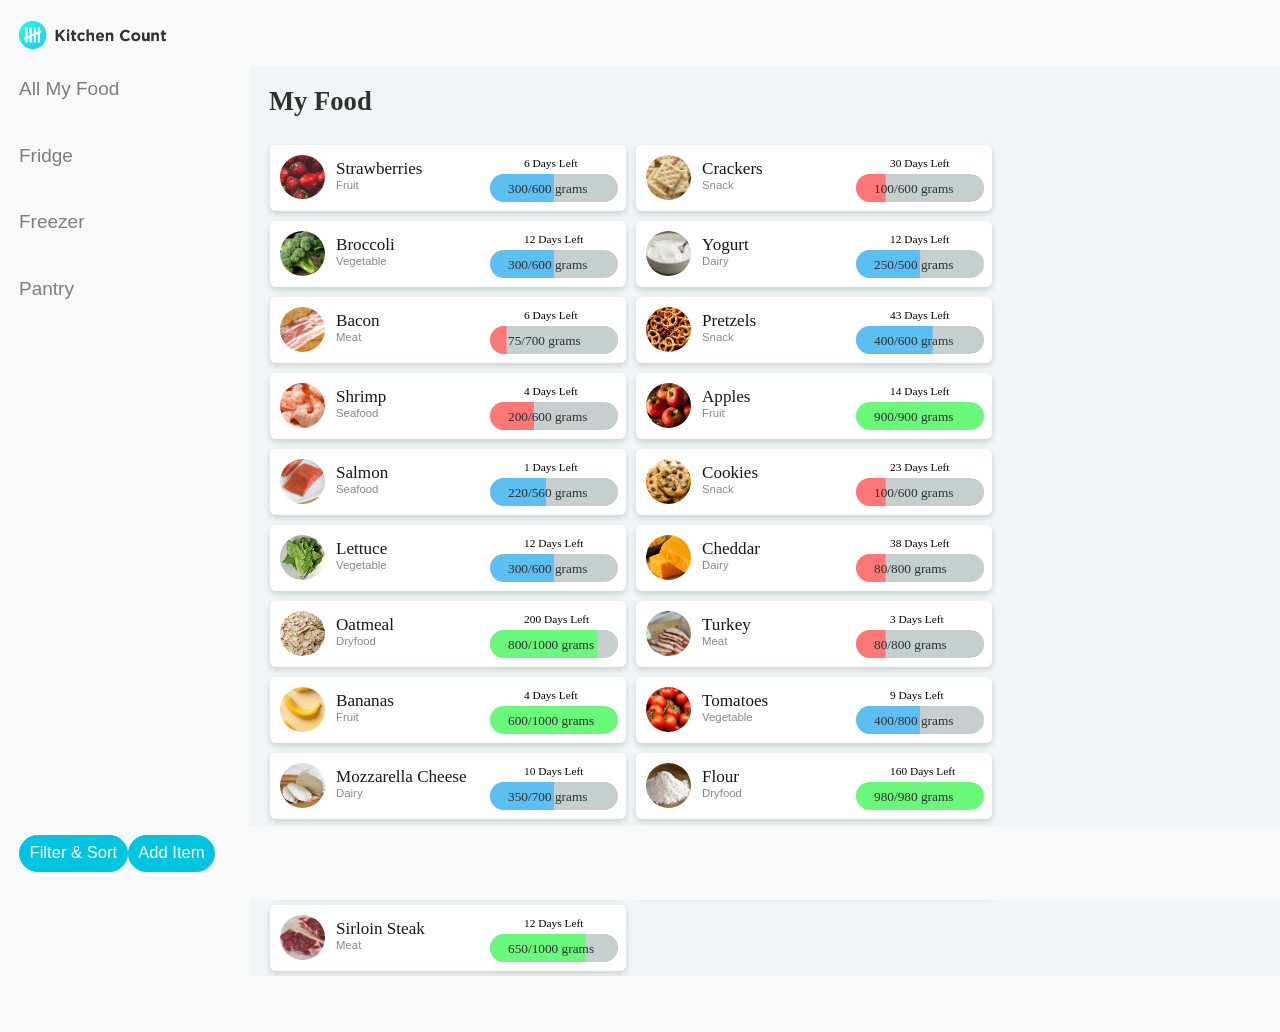
==== commit c1e5dfee: "changed cheddar cheese to cheddar" ====
--- a/index.html
+++ b/index.html
@@ -529,7 +529,7 @@
       </div>
       
       <div class="element-item dairy " data-category="transition">
-        <h5 class="name">Cheddar Cheese</h5>
+        <h5 class="name">Cheddar</h5>
         <p class="symbol"><img src= img/cheddar.jpg width="45px;" style="border-radius:50px;"></p>  
         <!--<p class="symbol"><img src= img/lettuce.jpg width="45px;"></p> -->
          <p class="type">Dairy</p>
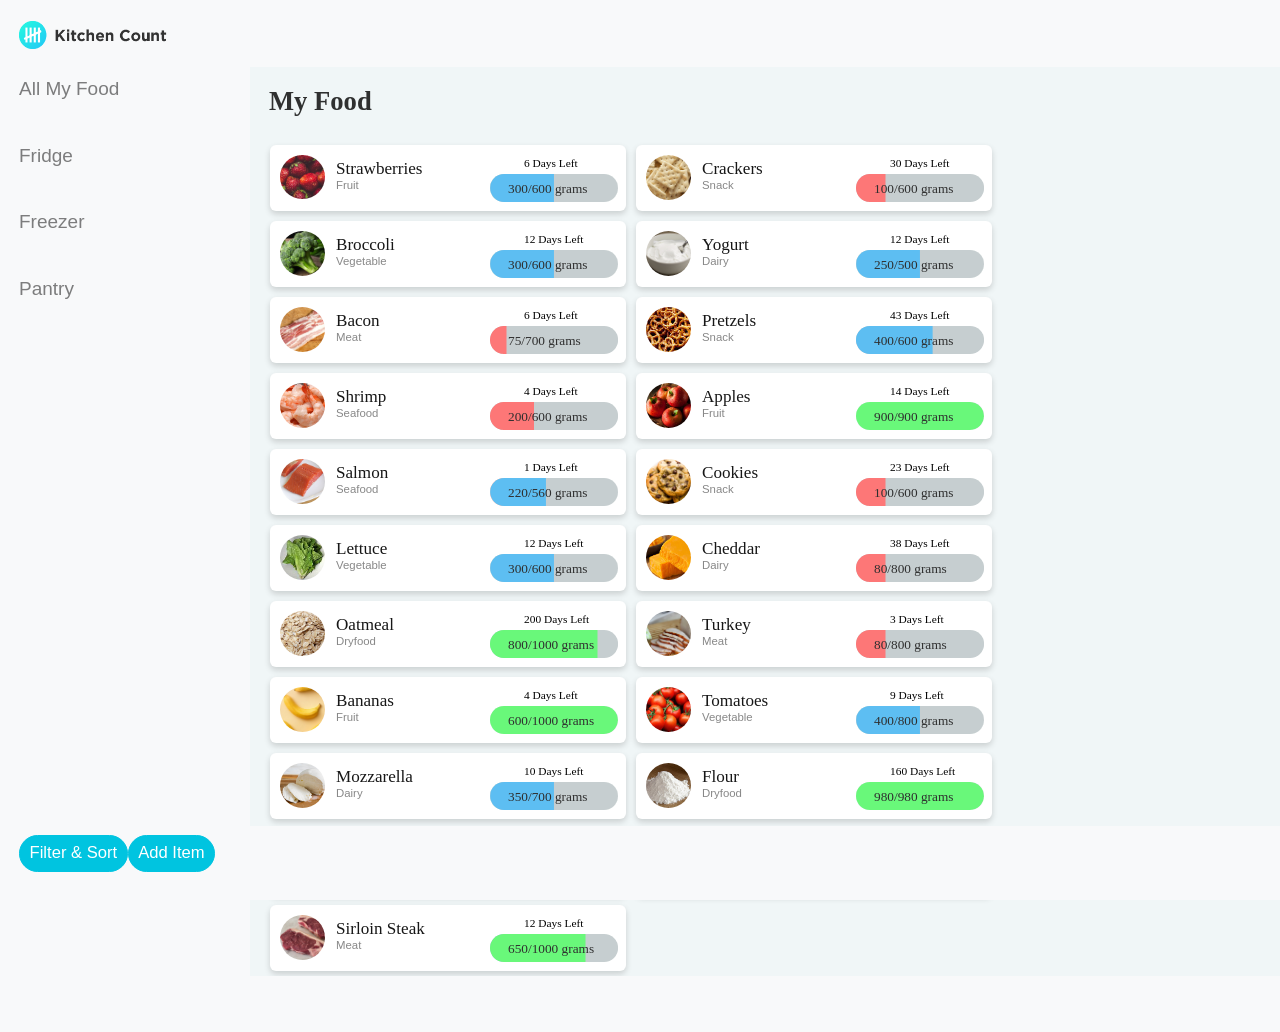
==== commit 6e761bf5: "Changed mozza cheese to just mozz" ====
--- a/index.html
+++ b/index.html
@@ -582,7 +582,7 @@
       </div>
       
       <div class="element-item dairy " data-category="dairy">
-        <h5 class="name">Mozzarella Cheese</h5>
+        <h5 class="name">Mozzarella</h5>
          <p class="symbol"><img src= img/mozz.jpg width="45px;" style="border-radius:50px;"></p>  
         <!--<p class="symbol"><img src= img/lettuce.jpg width="45px;"></p> -->
          <p class="type">Dairy</p>
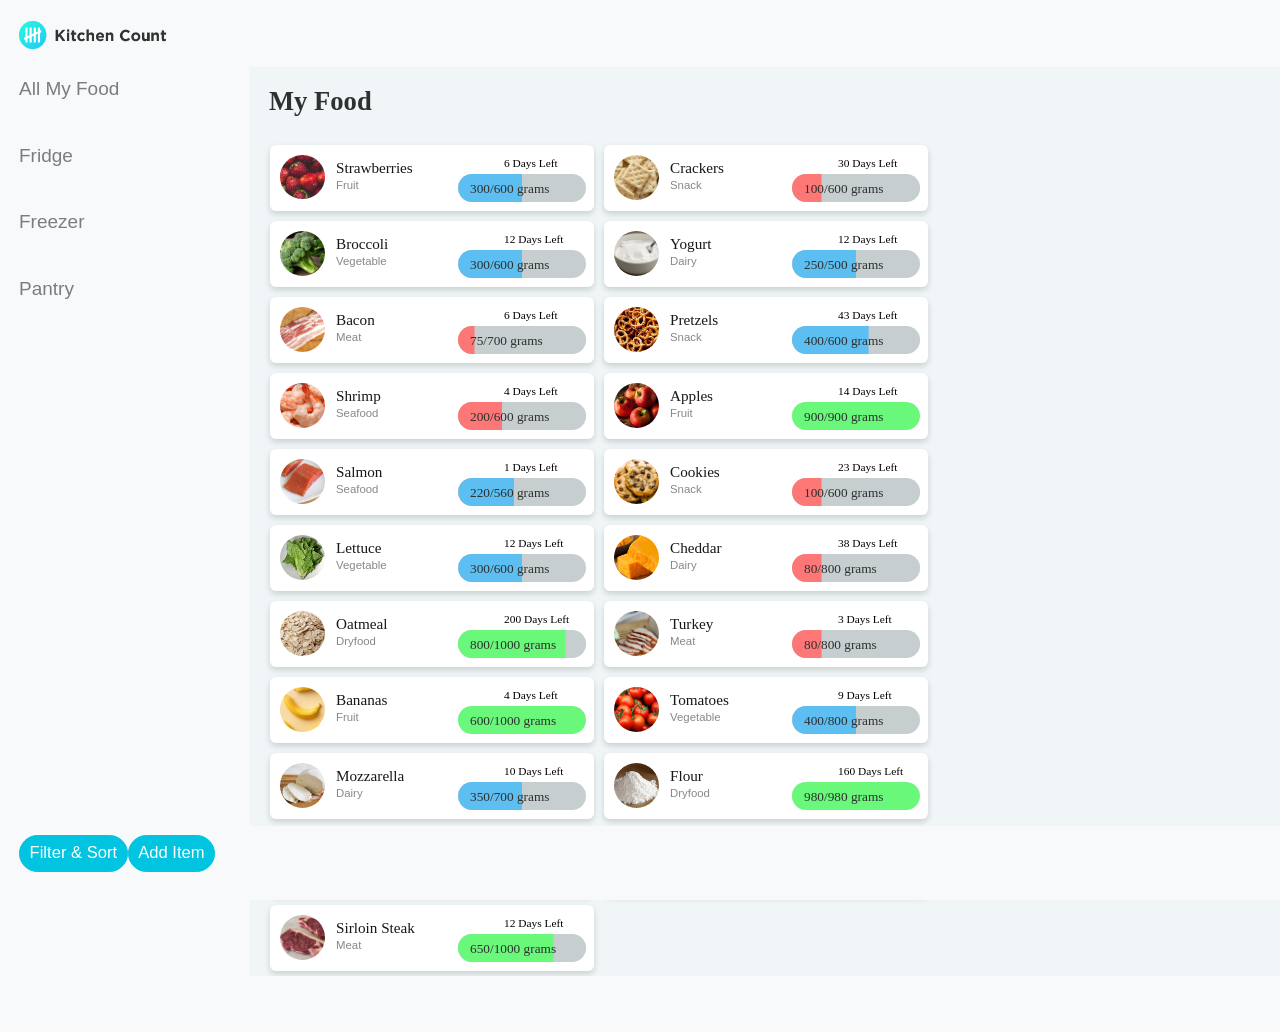
==== commit d53ba6b7: "updated modals updated edit and add item" ====
--- a/index.html
+++ b/index.html
@@ -278,27 +278,32 @@
           
           <div class="card-body">
         <form>
-          <div class="form-group">
+          
             <div class="form-row">
               <div class="col-md-6">
                 <label for="exampleInputEmail1">Item Name</label>
-                <input class="form-control" id="exampleInputName" type="text" aria-describedby="nameHelp" placeholder="Enter item name">
+                <input class="form-control" id="exampleInputName" type="text" aria-describedby="nameHelp" placeholder="Avocado">
               </div>
+            </div>  
+              
+              
+              
+                
+            <div class="form-group">   
+             <div class="form-row">    
               <div class="col-md-6">
                 <label for="exampleInputLastName">Quantity</label>
-                <input class="form-control" id="exampleInputLastName" type="text" aria-describedby="nameHelp" placeholder="Enter last name">
+                <input class="form-control" id="exampleInputLastName" type="text" aria-describedby="nameHelp" placeholder="900/900 grams">
               </div>
             </div>
-          </div>
-            
-            
-            
-          <div class="form-group">
+          
+               
+       
             <label for="exampleInputEmail1">Expiration</label>
-            <input class="form-control" id="exampleInputEmail1" type="email" aria-describedby="emailHelp" placeholder="Enter email">
-          </div>
-            
-            <div class="form-group">
+            <input class="form-control" id="exampleInputEmail1" type="email" aria-describedby="emailHelp" placeholder="6 days">
+                
+            
+       
                 
                 
                 
@@ -325,8 +330,8 @@
                 
         <!--    <label for="exampleInputEmail1">Category</label>
             <input class="form-control" id="exampleInputEmail1" type="email" aria-describedby="emailHelp" placeholder="Enter email"> -->
-          </div>
          
+         </div>
         </form>
         
       </div>
@@ -338,8 +343,8 @@
         <button type="button" class="btn btn-secondary btn-sm" data-dismiss="modal">Cancel</button>
         <!--<button class="insert-button btn-primary">Add</button> -->
           
-          
-      <button type="button" class="btn btn-primary btn-sm" data-dismiss="modal">Add Item</button>
+                                                    
+          <button type="button" class="btn btn-primary btn-sm"><a href="added.html">Add Item</a></button>
       </div>
     </div>
   </div>
@@ -352,13 +357,76 @@
   <div class="modal-dialog modal-dialog-centered" role="document">
     <div class="modal-content">
       <div class="modal-header">
-        <h3> Strawberries</h3>
+        <h3> Edit Item</h3>
         <button type="button" class="close" data-dismiss="modal" aria-label="Close">
           <span aria-hidden="true">&times;</span>
         </button>
       </div>
       <div class="modal-body">
-        ...
+    
+          
+          
+             <div class="card-body">
+        <form>
+          
+            <div class="form-row">
+              <div class="col-md-6">
+                <label for="exampleInputEmail1">Item Name</label>
+                <input class="form-control" id="exampleInputName" type="text" aria-describedby="nameHelp" placeholder="Strawberries">
+              </div>
+            </div>  
+              
+              
+              
+                
+            <div class="form-group">   
+             <div class="form-row">    
+              <div class="col-md-6">
+                <label for="exampleInputLastName">Quantity</label>
+                <input class="form-control" id="exampleInputLastName" type="text" aria-describedby="nameHelp" placeholder="300/600 grams">
+              </div>
+            </div>
+          
+               
+       
+            <label for="exampleInputEmail1">Expiration</label>
+            <input class="form-control" id="exampleInputEmail1" type="email" aria-describedby="emailHelp" placeholder="6 days">
+                
+            
+       
+                
+                
+                
+                <div class="dropdown">
+  <label for="exampleInputEmail1">Category</label>
+                    
+  <input class="form-control dropdown-toggle" type="email" id="dropdownMenuButton" data-toggle="dropdown" aria-haspopup="true" aria-expanded="false" placeholder="Fruit">
+  
+  <div class="dropdown-menu" aria-labelledby="dropdownMenuButton">
+    <a class="dropdown-item" href="#">Fruit</a>
+    <a class="dropdown-item" href="#">Vegetable</a>
+    <a class="dropdown-item" href="#">Meat</a>
+    <a class="dropdown-item" href="#">Dairy</a>
+    <a class="dropdown-item" href="#">Snack</a>
+    <a class="dropdown-item" href="#">Dry Food</a> 
+    <a class="dropdown-item" href="#">Seafood</a>  
+  </div>
+</div>
+                
+                
+                
+                
+                
+                
+        <!--    <label for="exampleInputEmail1">Category</label>
+            <input class="form-control" id="exampleInputEmail1" type="email" aria-describedby="emailHelp" placeholder="Enter email"> -->
+         
+         </div>
+        </form>
+        
+      </div>
+          
+          
       </div>
       <div class="modal-footer">
         <button type="button" class="btn btn-secondary" data-dismiss="modal">Cancel</button>
--- a/css/isotope-docs.css
+++ b/css/isotope-docs.css
@@ -472,7 +472,7 @@
   display: inline-block;
   padding: 5px 15px;
   margin-bottom: 4px;
-  width:110px;    
+  width: 98px;    
   font-family: 'gothambook';    
   background-color: #DAE1E2;
   background-image: linear-gradient( hsla(0, 0%, 0%, 0), hsla(0, 0%, 0%, 0.1) 
@@ -1634,7 +1634,7 @@
 .element-item {
   position: relative;
   float: left;
-  width: 356px;
+  width: 324px;
   height: 66px;
   margin: 5px;
   padding: 10px;
@@ -1663,7 +1663,7 @@
   top: 14px;
   text-transform: none;
   letter-spacing: 0;
-  font-size: 0.9em;
+  font-size: 0.8em;
   font-weight: normal;
   color: #171717;    
 }
@@ -1692,7 +1692,7 @@
 
 .element-item .number {
   position: absolute;
-  left: 254px;
+  left: 234px;
   top: 10px;
   font-size: 0.6em;
   font-family: 'gothambook'; 
@@ -1708,7 +1708,7 @@
 
 .element-item .weight {
   position: absolute;
-  left: 238px;
+  left: 200px;
   top: 34px;
   font-size: 0.7em;
   font-family: 'gothambook';    
@@ -1717,7 +1717,7 @@
 
 .element-item .bar {
   position: absolute;
-  left: 220px;
+  left: 188px;
   top: 29px;
   font-size: 0.8em;
 }
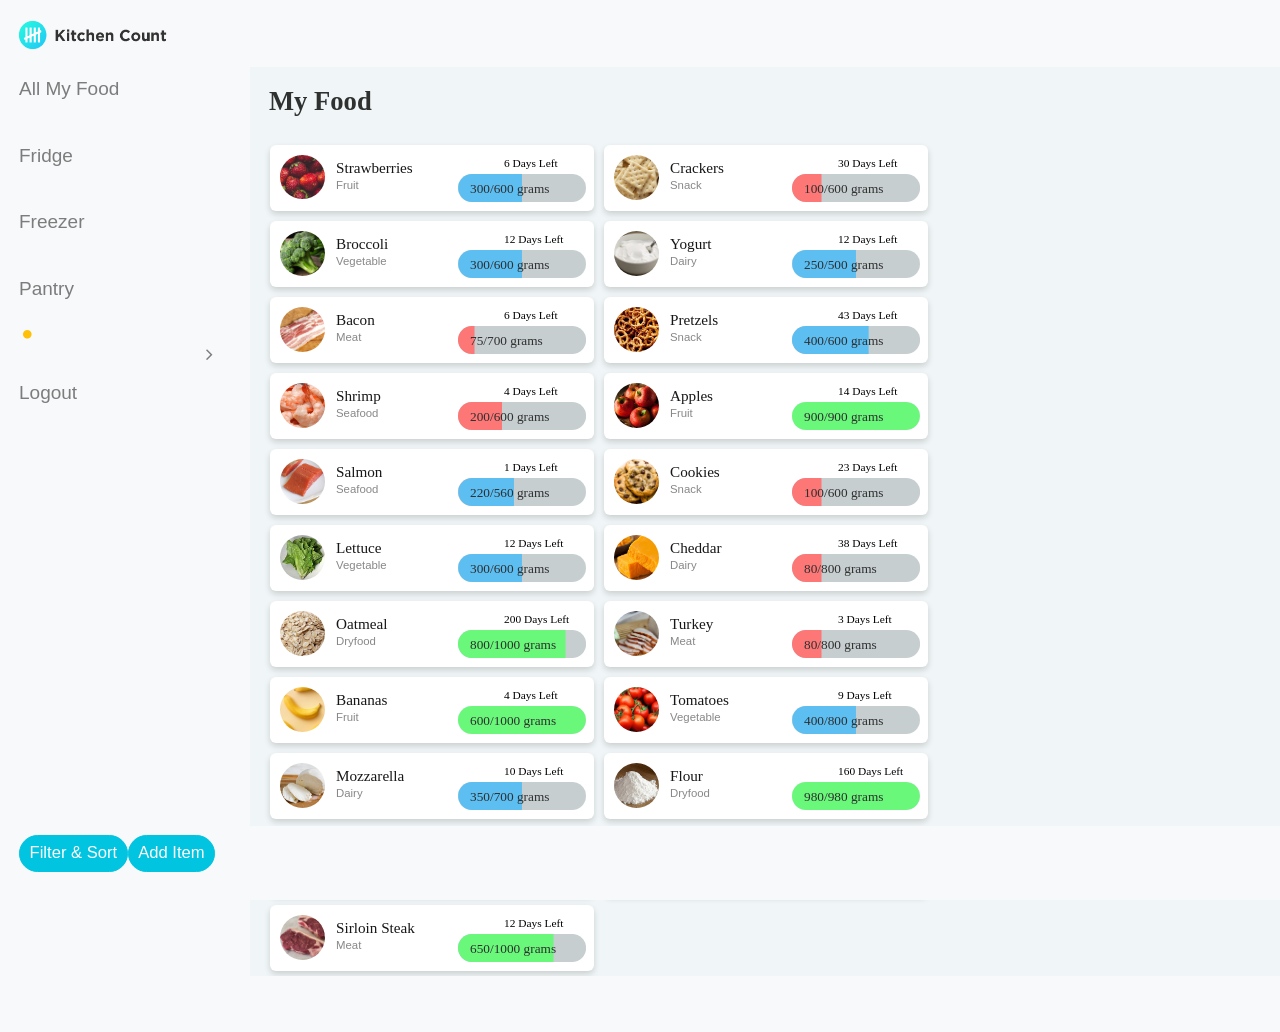
==== commit b59cb02a: "final update final" ====
--- a/index.html
+++ b/index.html
@@ -56,6 +56,47 @@
           
             <span class="nav-link-text">Pantry</span>
           </a>
+               
+               
+               
+            <li class="nav-item dropdown">
+          <a class="nav-link dropdown-toggle mr-lg-2" id="alertsDropdown" href="#" data-toggle="dropdown" aria-haspopup="true" aria-expanded="false">
+            
+            <span class="d-lg-none">Alerts
+              <span class="badge badge-pill badge-warning">2 New</span>
+            </span>
+            <span class="indicator text-warning d-none d-lg-block">
+              <i class="fa fa-fw fa-circle"></i> 
+            </span>
+          </a>
+          <div class="dropdown-menu" aria-labelledby="alertsDropdown">
+            
+            
+            <a class="dropdown-item" href="#">
+              <span class="text-danger">
+                <strong>Epiring Soon</strong>
+              </span>
+              <span class="small float-right text-muted">1:45 PM</span>
+              <div class="dropdown-message small">Your salmon will expire in 1 day.</div>
+            </a>
+            
+            <a class="dropdown-item" href="#">
+              <span class="text-danger">
+                <strong>Running Low</strong>
+              </span>
+              <span class="small float-right text-muted">3:15 PM</span>
+              <div class="dropdown-message small">Only 75/700 grams of bacon left.</div>
+            </a>  
+              
+          </div>
+        </li>
+        
+        <li class="nav-item">
+          <a class="nav-link" data-toggle="modal" data-target="#exampleModal">Logout</a>
+        </li>
+               
+               
+               
         </li>
           
           
@@ -981,12 +1022,12 @@
       <div class="modal-dialog" role="document">
         <div class="modal-content">
           <div class="modal-header">
-            <h5 class="modal-title" id="exampleModalLabel">Ready to Leave?</h5>
+            <h3 class="modal-title" id="exampleModalLabel">Logout</h3>
             <button class="close" type="button" data-dismiss="modal" aria-label="Close">
               <span aria-hidden="true">×</span>
             </button>
           </div>
-          <div class="modal-body">Select "Logout" below if you are ready to end your current session.</div>
+          <div class="modal-body">Press the "Logout" button below if you are ready to end your session.</div>
           <div class="modal-footer">
             <button class="btn btn-secondary" type="button" data-dismiss="modal">Cancel</button>
             <a class="btn btn-primary" href="login.html">Logout</a>
--- a/css/isotope-docs.css
+++ b/css/isotope-docs.css
@@ -90,6 +90,15 @@
 progress {
   vertical-align: baseline;
 }
+
+
+.badge-warning {
+ 
+background-color: #00C4E0;
+color: white;    
+    
+}
+
 
 /**
  * Add the correct display in IE 10-.
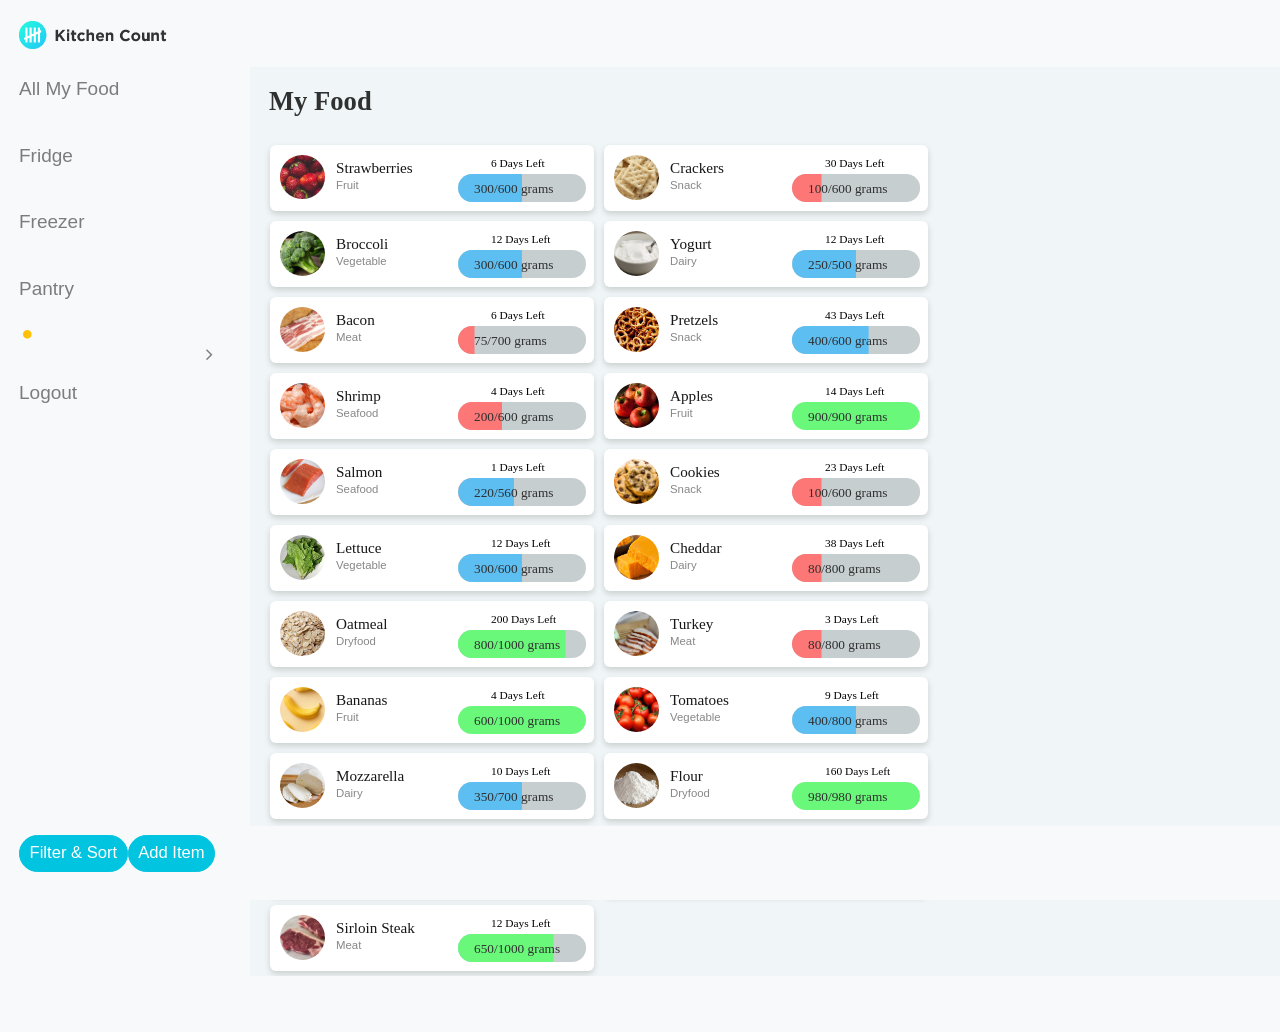
==== commit d79e702a: "updated bug with add food" ====
--- a/index.html
+++ b/index.html
@@ -307,7 +307,7 @@
   <div class="modal-dialog modal-dialog-centered" role="document">
     <div class="modal-content">
       <div class="modal-header">
-        <h3 class="modal-title" id="exampleModalLongTitle">Add Food</h3> -
+        <h3 class="modal-title" id="exampleModalLongTitle">Add Food</h3> 
       
         <button type="button" class="close" data-dismiss="modal" aria-label="Close">
           <span aria-hidden="true">&times;</span>
--- a/css/sb-admin.css
+++ b/css/sb-admin.css
@@ -431,11 +431,11 @@
     background: #f8f9fa;
   }
   #mainNav.navbar-light .navbar-collapse .navbar-sidenav li.active a {
-    color: #000 !important;
+    color: #ffffff !important;
     background-color: #e9ecef;
   }
   #mainNav.navbar-light .navbar-collapse .navbar-sidenav li.active a:focus, #mainNav.navbar-light .navbar-collapse .navbar-sidenav li.active a:hover {
-    color: #000;
+    color: #ffffff;
   }
   #mainNav.navbar-light .navbar-collapse .navbar-sidenav > .nav-item .sidenav-second-level,
   #mainNav.navbar-light .navbar-collapse .navbar-sidenav > .nav-item .sidenav-third-level {
--- a/css/isotope-docs.css
+++ b/css/isotope-docs.css
@@ -1170,7 +1170,7 @@
 
 body {
   color: #626262;
-  background: #262524;
+  background: #23D6F0;
 }
 
 /* ---- links ---- */
@@ -1189,7 +1189,7 @@
 a:active,
 a:active code {
   color: #1FB;
-  background: #161615;
+  background: #23D6F0;
 }
 
 /* ---- headers ---- */
@@ -1701,7 +1701,7 @@
 
 .element-item .number {
   position: absolute;
-  left: 234px;
+  left: 221px;
   top: 10px;
   font-size: 0.6em;
   font-family: 'gothambook'; 
@@ -1717,7 +1717,7 @@
 
 .element-item .weight {
   position: absolute;
-  left: 200px;
+  left: 204px;
   top: 34px;
   font-size: 0.7em;
   font-family: 'gothambook';    
